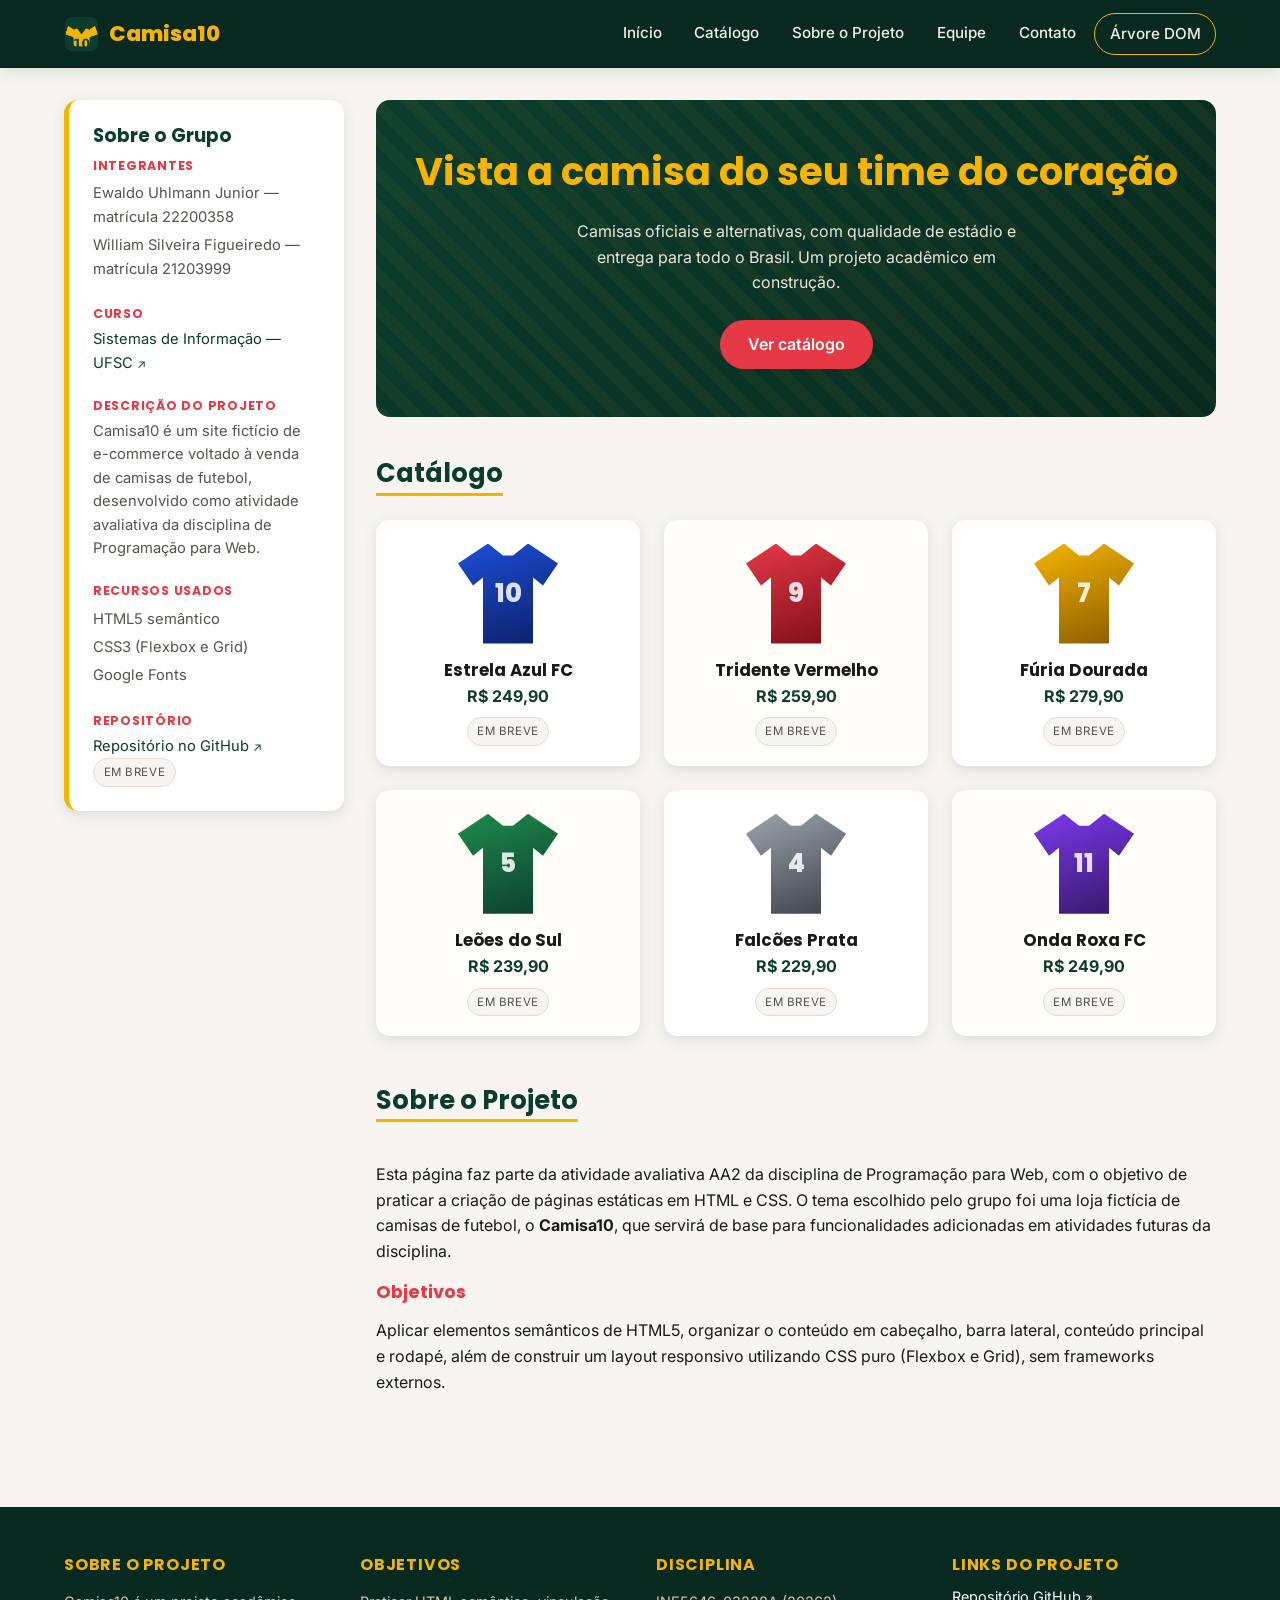
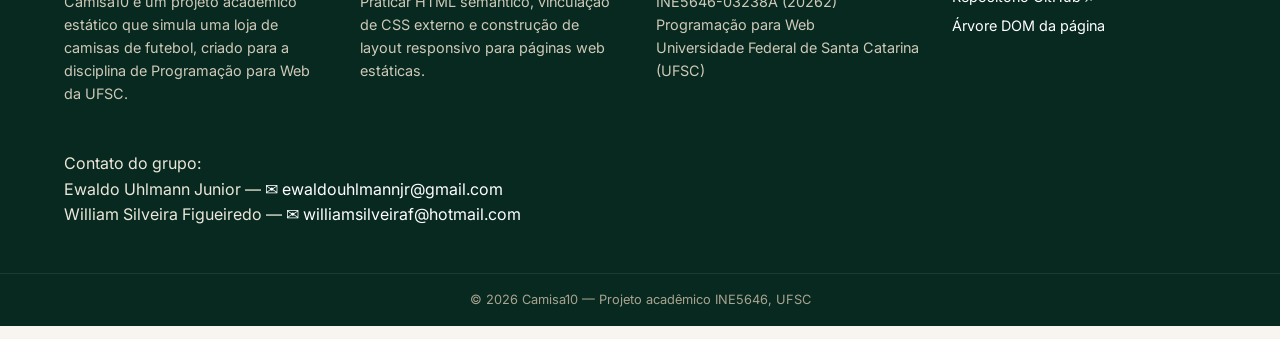
==== index.html @ a960ad10 "Cria página estática do projeto Camisa10 (AA2) Adiciona index.html, DOM.html, style.css, favicon e l" ====
<!DOCTYPE html>
<html lang="pt-BR">
<head>
  <meta charset="UTF-8">
  <meta name="viewport" content="width=device-width, initial-scale=1.0">
  <meta name="description" content="Camisa10 — projeto acadêmico de página web estática sobre uma loja de camisas de futebol.">
  <title>Camisa10 — Loja de Camisas de Futebol</title>
  <link rel="icon" type="image/x-icon" href="favicon.ico">
  <link rel="stylesheet" href="style.css">
</head>
<body>

  <header>
    <div class="header-content">
      <a href="#inicio" class="logo">
        <img src="img/logo.png" alt="Logotipo Camisa10" width="40" height="40">
        Camisa10
      </a>
      <nav aria-label="Navegação principal">
        <ul>
          <li><a href="#inicio">Início</a></li>
          <li><a href="#catalogo">Catálogo</a></li>
          <li><a href="#sobre">Sobre o Projeto</a></li>
          <li><a href="#equipe">Equipe</a></li>
          <li><a href="#contato">Contato</a></li>
          <li><a href="DOM.html">Árvore DOM</a></li>
        </ul>
      </nav>
    </div>
  </header>

  <div class="layout">

    <aside id="equipe" aria-label="Informações do grupo">
      <h2>Sobre o Grupo</h2>

      <section>
        <h3>Integrantes</h3>
        <ul>
          <li>Ewaldo Uhlmann Junior — matrícula 22200358</li>
          <li>William Silveira Figueiredo — matrícula 21203999</li>
        </ul>
      </section>

      <section>
        <h3>Curso</h3>
        <p>
          <a href="https://sin.ufsc.br/" target="_blank" rel="noopener noreferrer">
            Sistemas de Informação — UFSC
          </a>
        </p>
      </section>

      <section>
        <h3>Descrição do Projeto</h3>
        <p>
          Camisa10 é um site fictício de e-commerce voltado à venda de
          camisas de futebol, desenvolvido como atividade avaliativa da
          disciplina de Programação para Web.
        </p>
      </section>

      <section>
        <h3>Recursos Usados</h3>
        <ul>
          <li>HTML5 semântico</li>
          <li>CSS3 (Flexbox e Grid)</li>
          <li>Google Fonts</li>
        </ul>
      </section>

      <section>
        <h3>Repositório</h3>
        <p>
          <a href="https://github.com/" target="_blank" rel="noopener noreferrer">
            Repositório no GitHub
          </a><br>
          <span class="badge">em breve</span>
        </p>
      </section>
    </aside>

    <main>

      <section id="inicio" class="hero">
        <h1>Vista a camisa do seu time do coração</h1>
        <p>
          Camisas oficiais e alternativas, com qualidade de estádio e
          entrega para todo o Brasil. Um projeto acadêmico em construção.
        </p>
        <a href="#catalogo" class="btn">Ver catálogo</a>
      </section>

      <section id="catalogo">
        <h2>Catálogo</h2>
        <div class="grid-produtos">

          <article class="produto">
            <div class="jersey jersey--azul" aria-hidden="true">10</div>
            <h3>Estrela Azul FC</h3>
            <p class="preco">R$ 249,90</p>
            <span class="badge">Em breve</span>
          </article>

          <article class="produto">
            <div class="jersey jersey--vermelho" aria-hidden="true">9</div>
            <h3>Tridente Vermelho</h3>
            <p class="preco">R$ 259,90</p>
            <span class="badge">Em breve</span>
          </article>

          <article class="produto">
            <div class="jersey jersey--dourado" aria-hidden="true">7</div>
            <h3>Fúria Dourada</h3>
            <p class="preco">R$ 279,90</p>
            <span class="badge">Em breve</span>
          </article>

          <article class="produto">
            <div class="jersey jersey--verde" aria-hidden="true">5</div>
            <h3>Leões do Sul</h3>
            <p class="preco">R$ 239,90</p>
            <span class="badge">Em breve</span>
          </article>

          <article class="produto">
            <div class="jersey jersey--prata" aria-hidden="true">4</div>
            <h3>Falcões Prata</h3>
            <p class="preco">R$ 229,90</p>
            <span class="badge">Em breve</span>
          </article>

          <article class="produto">
            <div class="jersey jersey--roxo" aria-hidden="true">11</div>
            <h3>Onda Roxa FC</h3>
            <p class="preco">R$ 249,90</p>
            <span class="badge">Em breve</span>
          </article>

        </div>
      </section>

      <section id="sobre">
        <h2>Sobre o Projeto</h2>
        <p>
          Esta página faz parte da atividade avaliativa AA2 da disciplina
          de Programação para Web, com o objetivo de praticar a criação de
          páginas estáticas em HTML e CSS. O tema escolhido pelo grupo foi
          uma loja fictícia de camisas de futebol, o <strong>Camisa10</strong>,
          que servirá de base para funcionalidades adicionadas em
          atividades futuras da disciplina.
        </p>

        <h3>Objetivos</h3>
        <p>
          Aplicar elementos semânticos de HTML5, organizar o conteúdo em
          cabeçalho, barra lateral, conteúdo principal e rodapé, além de
          construir um layout responsivo utilizando CSS puro (Flexbox e
          Grid), sem frameworks externos.
        </p>
      </section>

    </main>
  </div>

  <footer id="contato">
    <div class="footer-content">

      <section>
        <h2>Sobre o Projeto</h2>
        <p>
          Camisa10 é um projeto acadêmico estático que simula uma loja de
          camisas de futebol, criado para a disciplina de Programação para
          Web da UFSC.
        </p>
      </section>

      <section>
        <h2>Objetivos</h2>
        <p>
          Praticar HTML semântico, vinculação de CSS externo e construção
          de layout responsivo para páginas web estáticas.
        </p>
      </section>

      <section>
        <h2>Disciplina</h2>
        <p>
          INE5646-03238A (20262)<br>
          Programação para Web<br>
          Universidade Federal de Santa Catarina (UFSC)
        </p>
      </section>

      <section>
        <h2>Links do Projeto</h2>
        <ul>
          <li><a href="https://github.com/" target="_blank" rel="noopener noreferrer">Repositório GitHub</a></li>
          <li><a href="DOM.html">Árvore DOM da página</a></li>
        </ul>
      </section>

    </div>

    <div class="footer-content" style="padding-top:0;">
      <address>
        Contato do grupo:<br>
        Ewaldo Uhlmann Junior — <a href="mailto:ewaldouhlmannjr@gmail.com">ewaldouhlmannjr@gmail.com</a><br>
        William Silveira Figueiredo — <a href="mailto:williamsilveiraf@hotmail.com">williamsilveiraf@hotmail.com</a>
      </address>
    </div>

    <p class="copyright">&copy; 2026 Camisa10 — Projeto acadêmico INE5646, UFSC</p>
  </footer>

</body>
</html>
---- style.css ----
/* ==========================================================================
   Camisa10 — folha de estilos principal
   Paleta: campo (verde), troféu (dourado) e cartão vermelho
   ========================================================================== */

@import url("https://fonts.googleapis.com/css2?family=Poppins:wght@600;700;800&family=Inter:wght@400;500;600&display=swap");

:root {
  --color-primary: #0b3d2e;
  --color-primary-dark: #072920;
  --color-primary-light: #145c44;
  --color-accent: #f4b400;
  --color-accent-dark: #c68f00;
  --color-cta: #e63946;
  --color-cta-dark: #b32330;
  --color-bg: #f8f5f0;
  --color-surface: #ffffff;
  --color-text: #1a1a1a;
  --color-text-muted: #55534d;
  --color-border: #e4ddce;

  --font-heading: "Poppins", "Segoe UI", sans-serif;
  --font-body: "Inter", "Segoe UI", sans-serif;

  --radius: 14px;
  --shadow: 0 4px 14px rgba(11, 61, 46, 0.12);
  --shadow-hover: 0 10px 24px rgba(11, 61, 46, 0.18);
  --header-height: 4.25rem;
}

/* Reset básico -------------------------------------------------------- */
*,
*::before,
*::after {
  box-sizing: border-box;
}

html {
  scroll-behavior: smooth;
}

body {
  margin: 0;
  font-family: var(--font-body);
  color: var(--color-text);
  background: var(--color-bg);
  line-height: 1.6;
}

img {
  max-width: 100%;
  display: block;
}

h1,
h2,
h3 {
  font-family: var(--font-heading);
  line-height: 1.25;
  margin: 0 0 0.6em;
}

a {
  color: var(--color-primary);
  text-decoration: none;
}

a:hover,
a:focus-visible {
  text-decoration: underline;
}

a:focus-visible,
button:focus-visible {
  outline: 3px solid var(--color-accent);
  outline-offset: 2px;
}

/* liga um ícone visual a todo link externo (target="_blank") */
a[target="_blank"]::after {
  content: " ↗";
  font-size: 0.8em;
}

/* liga um ícone de envelope a links de e-mail */
a[href^="mailto:"]::before {
  content: "✉ ";
}

ul {
  list-style: none;
  margin: 0;
  padding: 0;
}

section {
  scroll-margin-top: calc(var(--header-height) + 1rem);
}

.btn {
  display: inline-block;
  padding: 0.75rem 1.75rem;
  border-radius: 999px;
  background: var(--color-cta);
  color: #fff;
  font-weight: 600;
  border: none;
  cursor: pointer;
  transition: transform 0.15s ease, background 0.15s ease;
}

.btn:hover,
.btn:focus-visible {
  background: var(--color-cta-dark);
  transform: translateY(-2px);
  text-decoration: none;
}

/* ==========================================================================
   Cabeçalho / navegação
   ========================================================================== */
header {
  position: sticky;
  top: 0;
  z-index: 10;
  height: var(--header-height);
  display: flex;
  align-items: center;
  background: var(--color-primary-dark);
  box-shadow: var(--shadow);
}

.header-content {
  width: 100%;
  max-width: 1200px;
  margin: 0 auto;
  padding: 0 1.5rem;
  display: flex;
  align-items: center;
  justify-content: space-between;
  gap: 1rem;
  flex-wrap: wrap;
}

.logo {
  display: flex;
  align-items: center;
  gap: 0.6rem;
  font-family: var(--font-heading);
  font-weight: 800;
  font-size: 1.35rem;
  color: var(--color-accent);
}

.logo:hover {
  text-decoration: none;
  color: #fff;
}

.logo img {
  width: 2.2rem;
  height: 2.2rem;
  border-radius: 6px;
}

nav ul {
  display: flex;
  flex-wrap: wrap;
  gap: 0.25rem;
}

nav a {
  display: inline-block;
  padding: 0.5rem 0.9rem;
  border-radius: 999px;
  color: #f2efe8;
  font-weight: 500;
  font-size: 0.95rem;
}

nav a:hover,
nav a:focus-visible {
  background: var(--color-primary-light);
  text-decoration: none;
}

/* destaca o link da árvore DOM, único link que sai da página */
nav a[href$=".html"] {
  border: 1px solid var(--color-accent);
}

/* ==========================================================================
   Layout principal: barra lateral + conteúdo
   ========================================================================== */
.layout {
  max-width: 1200px;
  margin: 0 auto;
  padding: 2rem 1.5rem;
  display: grid;
  grid-template-columns: 280px 1fr;
  gap: 2rem;
  align-items: start;
}

aside {
  background: var(--color-surface);
  border-left: 5px solid var(--color-accent);
  border-radius: var(--radius);
  box-shadow: var(--shadow);
  padding: 1.5rem;
  position: sticky;
  top: calc(var(--header-height) + 1.5rem);
}

aside h2 {
  font-size: 1.15rem;
  color: var(--color-primary);
}

aside section {
  margin-bottom: 1.4rem;
}

aside section:last-child {
  margin-bottom: 0;
}

aside h3 {
  font-size: 0.78rem;
  text-transform: uppercase;
  letter-spacing: 0.06em;
  color: var(--color-cta);
  margin-bottom: 0.4rem;
}

aside li {
  padding: 0.15rem 0;
  font-size: 0.92rem;
  color: var(--color-text-muted);
}

aside p {
  font-size: 0.92rem;
  color: var(--color-text-muted);
  margin: 0;
}

/* ==========================================================================
   Hero
   ========================================================================== */
.hero {
  background: linear-gradient(135deg, var(--color-primary) 0%, var(--color-primary-dark) 100%);
  color: #fff;
  border-radius: var(--radius);
  padding: 3rem 2rem;
  text-align: center;
  margin-bottom: 2.5rem;
  position: relative;
  overflow: hidden;
}

.hero::before {
  content: "";
  position: absolute;
  inset: 0;
  background: repeating-linear-gradient(45deg, rgba(244, 180, 0, 0.05) 0 12px, transparent 12px 24px);
}

.hero h1 {
  font-size: clamp(1.6rem, 4vw, 2.4rem);
  color: var(--color-accent);
  position: relative;
}

.hero p {
  max-width: 46ch;
  margin: 0 auto 1.5rem;
  position: relative;
  color: #ece7da;
}

.hero .btn {
  position: relative;
}

/* ==========================================================================
   Catálogo de produtos
   ========================================================================== */
main > section {
  margin-bottom: 3rem;
}

main h2 {
  font-size: 1.6rem;
  color: var(--color-primary);
  border-bottom: 3px solid var(--color-accent);
  display: inline-block;
  padding-bottom: 0.2rem;
  margin-bottom: 1.5rem;
}

.grid-produtos {
  display: grid;
  grid-template-columns: repeat(auto-fill, minmax(220px, 1fr));
  gap: 1.5rem;
}

.produto {
  background: var(--color-surface);
  border-radius: var(--radius);
  box-shadow: var(--shadow);
  padding: 1.5rem 1rem 1.25rem;
  text-align: center;
  transition: transform 0.2s ease, box-shadow 0.2s ease;
}

.produto:hover {
  transform: translateY(-6px);
  box-shadow: var(--shadow-hover);
}

/* tinta de fundo alternada só pelo CSS, sem classes extras */
.produto:nth-child(even) {
  background: #fffdf7;
}

.jersey {
  width: 100px;
  height: 100px;
  margin: 0 auto 1rem;
  clip-path: polygon(
    30% 0%, 45% 12%, 55% 12%, 70% 0%, 100% 20%, 85% 42%,
    75% 34%, 75% 100%, 25% 100%, 25% 34%, 15% 42%, 0% 20%
  );
  display: flex;
  align-items: center;
  justify-content: center;
  font-family: var(--font-heading);
  font-weight: 800;
  font-size: 1.6rem;
  color: rgba(255, 255, 255, 0.85);
}

.jersey--azul { background: linear-gradient(160deg, #1d4ed8, #0b1f66); }
.jersey--vermelho { background: linear-gradient(160deg, #e63946, #7a0d18); }
.jersey--dourado { background: linear-gradient(160deg, #f4b400, #8a5a00); }
.jersey--verde { background: linear-gradient(160deg, #1f8a4c, #0b3d2e); }
.jersey--prata { background: linear-gradient(160deg, #9aa3ad, #3c4147); }
.jersey--roxo { background: linear-gradient(160deg, #7c3aed, #341766); }

.produto h3 {
  font-size: 1.05rem;
  margin-bottom: 0.2rem;
}

.preco {
  font-weight: 700;
  color: var(--color-primary);
  margin: 0 0 0.5rem;
}

.badge {
  display: inline-block;
  font-size: 0.72rem;
  text-transform: uppercase;
  letter-spacing: 0.05em;
  background: var(--color-bg);
  border: 1px solid var(--color-border);
  color: var(--color-text-muted);
  padding: 0.25rem 0.6rem;
  border-radius: 999px;
}

/* ==========================================================================
   Sobre o projeto (conteúdo do main)
   ========================================================================== */
#sobre h3 {
  color: var(--color-cta);
  font-size: 1.1rem;
}

/* ==========================================================================
   Rodapé
   ========================================================================== */
footer {
  background: var(--color-primary-dark);
  color: #ece7da;
  margin-top: 2rem;
}

.footer-content {
  max-width: 1200px;
  margin: 0 auto;
  padding: 3rem 1.5rem 2rem;
  display: grid;
  grid-template-columns: repeat(auto-fit, minmax(200px, 1fr));
  gap: 2rem;
}

footer h2 {
  font-size: 1rem;
  text-transform: uppercase;
  letter-spacing: 0.05em;
  color: var(--color-accent);
  margin-bottom: 0.6rem;
}

footer p,
footer li {
  font-size: 0.9rem;
  color: #cfc9b8;
}

footer a {
  color: #fff;
}

footer li + li {
  margin-top: 0.35rem;
}

address {
  font-style: normal;
}

.copyright {
  text-align: center;
  padding: 1rem;
  font-size: 0.8rem;
  color: #a9a390;
  border-top: 1px solid rgba(255, 255, 255, 0.08);
}

/* ==========================================================================
   Página DOM.html
   ========================================================================== */
.dom-wrapper {
  max-width: 1000px;
  margin: 0 auto;
  padding: 2rem 1.5rem 4rem;
}

.dom-wrapper > p {
  color: var(--color-text-muted);
  max-width: 65ch;
}

.dom-tree,
.dom-tree ul {
  list-style: none;
  margin: 0;
  padding-left: 1.6rem;
  position: relative;
}

.dom-tree {
  padding-left: 0;
}

.dom-tree li {
  position: relative;
  padding: 0.25rem 0 0.25rem 1.4rem;
}

.dom-tree ul {
  border-left: 1.5px dashed var(--color-border);
}

.dom-tree li::before {
  content: "";
  position: absolute;
  left: 0;
  top: 1rem;
  width: 1rem;
  border-top: 1.5px dashed var(--color-border);
}

.tag {
  font-family: "Courier New", monospace;
  font-size: 0.88rem;
  padding: 0.1rem 0.5rem;
  border-radius: 6px;
  background: var(--color-surface);
  border: 1px solid var(--color-border);
  color: var(--color-primary);
}

.tag--structural { border-color: var(--color-accent); color: var(--color-accent-dark); font-weight: 600; }
.tag--text { border-style: dashed; color: var(--color-text-muted); font-style: italic; }

.dom-tree li[data-node="comment"] .tag {
  color: var(--color-cta);
}

/* ==========================================================================
   Responsivo
   ========================================================================== */
@media (max-width: 860px) {
  .layout {
    grid-template-columns: 1fr;
  }

  aside {
    position: static;
  }
}

@media (max-width: 560px) {
  .header-content {
    justify-content: center;
    text-align: center;
    height: auto;
    padding: 0.75rem 1rem;
  }

  header {
    position: static;
    height: auto;
  }

  nav ul {
    justify-content: center;
  }
}
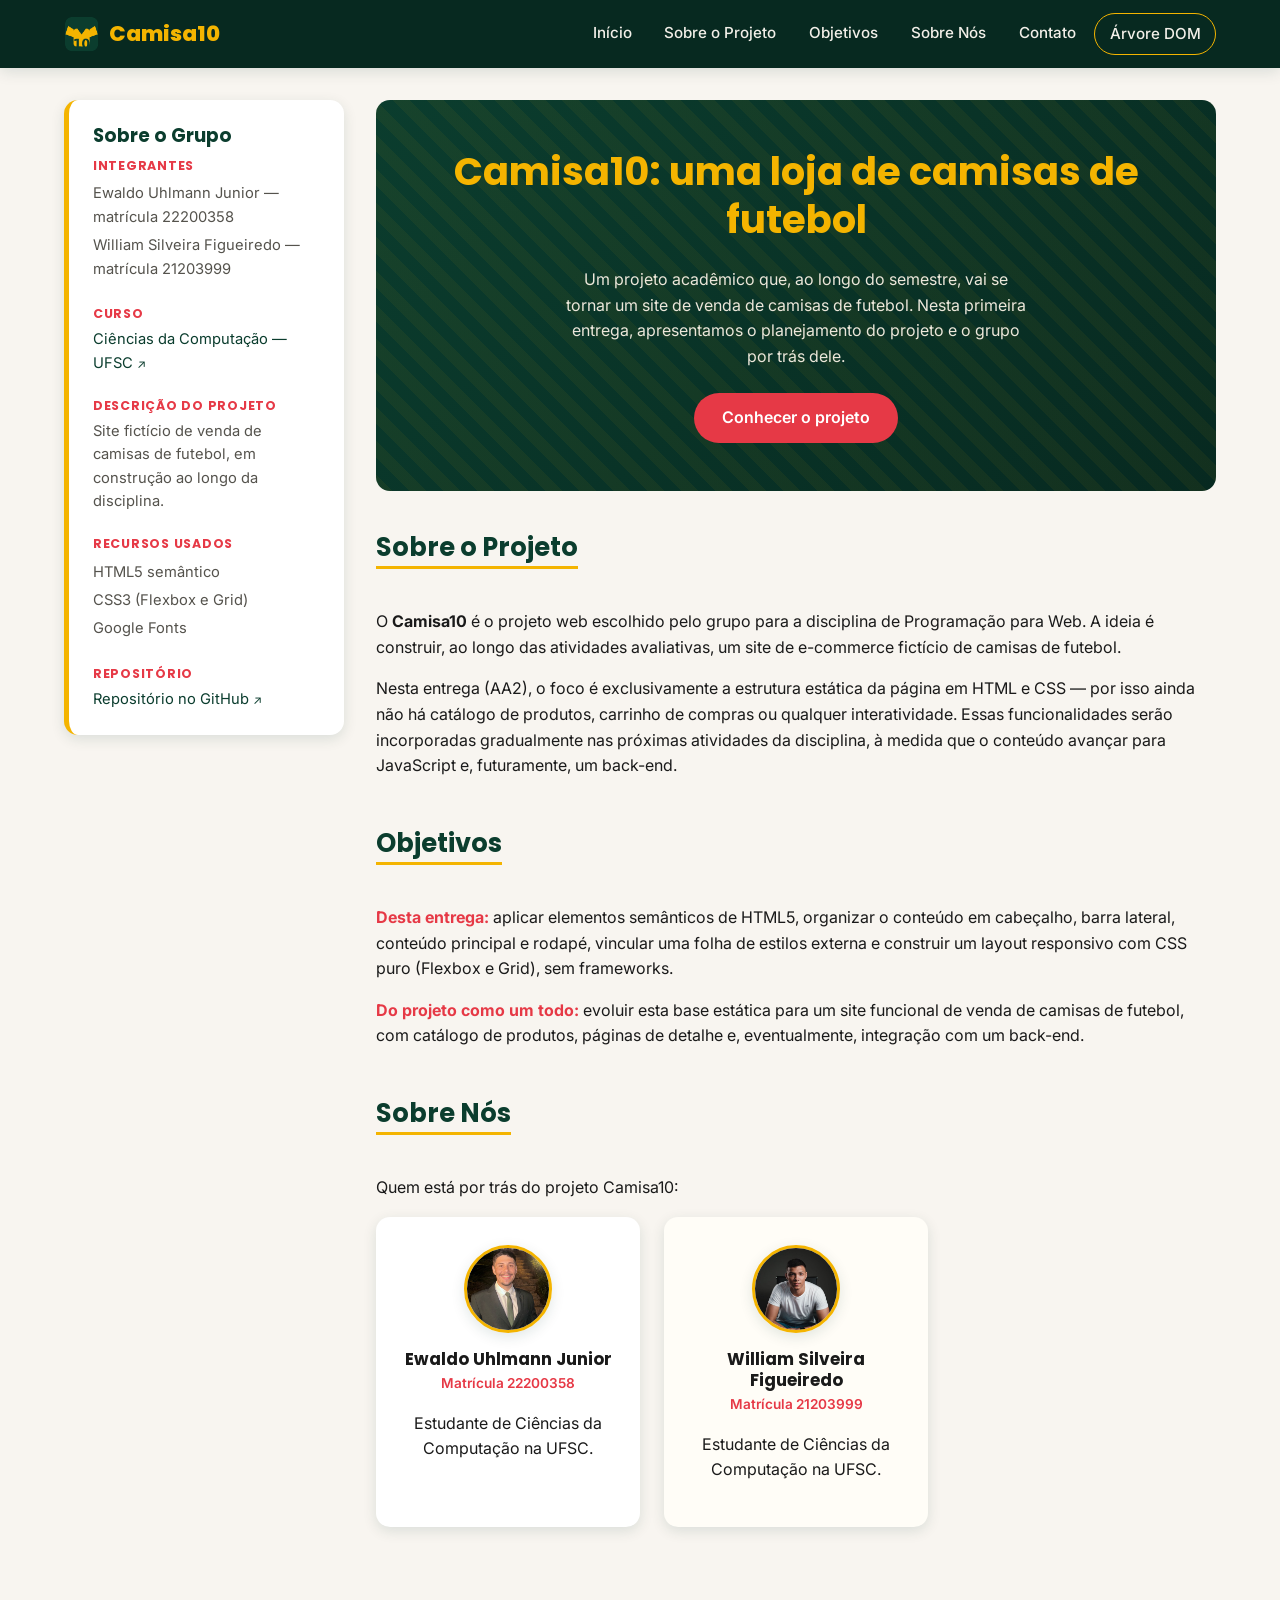
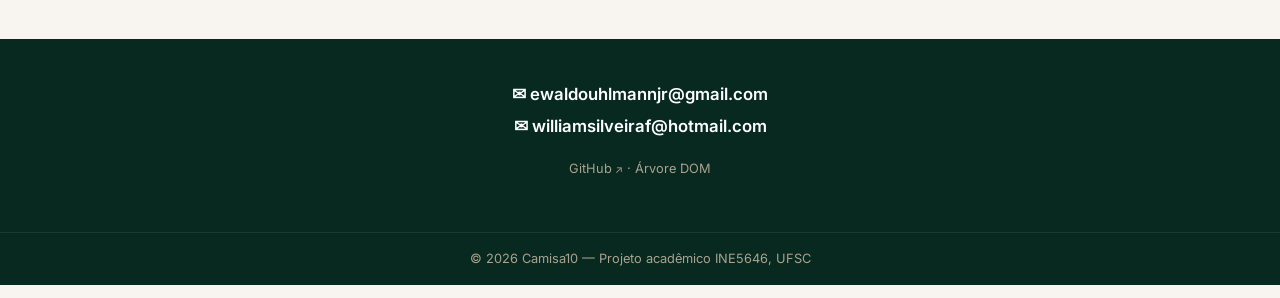
==== commit a79b4b3a: "feat: finalizando aa2" ====
--- a/index.html
+++ b/index.html
@@ -19,9 +19,9 @@
       <nav aria-label="Navegação principal">
         <ul>
           <li><a href="#inicio">Início</a></li>
-          <li><a href="#catalogo">Catálogo</a></li>
           <li><a href="#sobre">Sobre o Projeto</a></li>
-          <li><a href="#equipe">Equipe</a></li>
+          <li><a href="#objetivos">Objetivos</a></li>
+          <li><a href="#sobre-nos">Sobre Nós</a></li>
           <li><a href="#contato">Contato</a></li>
           <li><a href="DOM.html">Árvore DOM</a></li>
         </ul>
@@ -31,7 +31,7 @@
 
   <div class="layout">
 
-    <aside id="equipe" aria-label="Informações do grupo">
+    <aside id="grupo-lateral" aria-label="Informações do grupo">
       <h2>Sobre o Grupo</h2>
 
       <section>
@@ -45,19 +45,15 @@
       <section>
         <h3>Curso</h3>
         <p>
-          <a href="https://sin.ufsc.br/" target="_blank" rel="noopener noreferrer">
-            Sistemas de Informação — UFSC
+          <a href="https://cco.ufsc.br/" target="_blank" rel="noopener noreferrer">
+            Ciências da Computação — UFSC
           </a>
         </p>
       </section>
 
       <section>
         <h3>Descrição do Projeto</h3>
-        <p>
-          Camisa10 é um site fictício de e-commerce voltado à venda de
-          camisas de futebol, desenvolvido como atividade avaliativa da
-          disciplina de Programação para Web.
-        </p>
+        <p>Site fictício de venda de camisas de futebol, em construção ao longo da disciplina.</p>
       </section>
 
       <section>
@@ -72,10 +68,9 @@
       <section>
         <h3>Repositório</h3>
         <p>
-          <a href="https://github.com/" target="_blank" rel="noopener noreferrer">
+          <a href="https://github.com/Ewaldouhlmann/INE5646" target="_blank" rel="noopener noreferrer">
             Repositório no GitHub
-          </a><br>
-          <span class="badge">em breve</span>
+          </a>
         </p>
       </section>
     </aside>
@@ -83,131 +78,86 @@
     <main>
 
       <section id="inicio" class="hero">
-        <h1>Vista a camisa do seu time do coração</h1>
+        <h1>Camisa10: uma loja de camisas de futebol</h1>
         <p>
-          Camisas oficiais e alternativas, com qualidade de estádio e
-          entrega para todo o Brasil. Um projeto acadêmico em construção.
+          Um projeto acadêmico que, ao longo do semestre, vai se tornar um
+          site de venda de camisas de futebol. Nesta primeira entrega,
+          apresentamos o planejamento do projeto e o grupo por trás dele.
         </p>
-        <a href="#catalogo" class="btn">Ver catálogo</a>
-      </section>
-
-      <section id="catalogo">
-        <h2>Catálogo</h2>
-        <div class="grid-produtos">
-
-          <article class="produto">
-            <div class="jersey jersey--azul" aria-hidden="true">10</div>
-            <h3>Estrela Azul FC</h3>
-            <p class="preco">R$ 249,90</p>
-            <span class="badge">Em breve</span>
-          </article>
-
-          <article class="produto">
-            <div class="jersey jersey--vermelho" aria-hidden="true">9</div>
-            <h3>Tridente Vermelho</h3>
-            <p class="preco">R$ 259,90</p>
-            <span class="badge">Em breve</span>
-          </article>
-
-          <article class="produto">
-            <div class="jersey jersey--dourado" aria-hidden="true">7</div>
-            <h3>Fúria Dourada</h3>
-            <p class="preco">R$ 279,90</p>
-            <span class="badge">Em breve</span>
-          </article>
-
-          <article class="produto">
-            <div class="jersey jersey--verde" aria-hidden="true">5</div>
-            <h3>Leões do Sul</h3>
-            <p class="preco">R$ 239,90</p>
-            <span class="badge">Em breve</span>
-          </article>
-
-          <article class="produto">
-            <div class="jersey jersey--prata" aria-hidden="true">4</div>
-            <h3>Falcões Prata</h3>
-            <p class="preco">R$ 229,90</p>
-            <span class="badge">Em breve</span>
-          </article>
-
-          <article class="produto">
-            <div class="jersey jersey--roxo" aria-hidden="true">11</div>
-            <h3>Onda Roxa FC</h3>
-            <p class="preco">R$ 249,90</p>
-            <span class="badge">Em breve</span>
-          </article>
-
-        </div>
+        <a href="#sobre" class="btn">Conhecer o projeto</a>
       </section>
 
       <section id="sobre">
         <h2>Sobre o Projeto</h2>
         <p>
-          Esta página faz parte da atividade avaliativa AA2 da disciplina
-          de Programação para Web, com o objetivo de praticar a criação de
-          páginas estáticas em HTML e CSS. O tema escolhido pelo grupo foi
-          uma loja fictícia de camisas de futebol, o <strong>Camisa10</strong>,
-          que servirá de base para funcionalidades adicionadas em
-          atividades futuras da disciplina.
+          O <strong>Camisa10</strong> é o projeto web escolhido pelo grupo
+          para a disciplina de Programação para Web. A ideia é construir,
+          ao longo das atividades avaliativas, um site de e-commerce
+          fictício de camisas de futebol.
         </p>
+        <p>
+          Nesta entrega (AA2), o foco é exclusivamente a estrutura estática
+          da página em HTML e CSS — por isso ainda não há catálogo de
+          produtos, carrinho de compras ou qualquer interatividade. Essas
+          funcionalidades serão incorporadas gradualmente nas próximas
+          atividades da disciplina, à medida que o conteúdo avançar para
+          JavaScript e, futuramente, um back-end.
+        </p>
+      </section>
 
-        <h3>Objetivos</h3>
+      <section id="objetivos">
+        <h2>Objetivos</h2>
         <p>
-          Aplicar elementos semânticos de HTML5, organizar o conteúdo em
-          cabeçalho, barra lateral, conteúdo principal e rodapé, além de
-          construir um layout responsivo utilizando CSS puro (Flexbox e
-          Grid), sem frameworks externos.
+          <strong>Desta entrega:</strong> aplicar elementos semânticos de
+          HTML5, organizar o conteúdo em cabeçalho, barra lateral,
+          conteúdo principal e rodapé, vincular uma folha de estilos
+          externa e construir um layout responsivo com CSS puro (Flexbox e
+          Grid), sem frameworks.
         </p>
+        <p>
+          <strong>Do projeto como um todo:</strong> evoluir esta base
+          estática para um site funcional de venda de camisas de futebol,
+          com catálogo de produtos, páginas de detalhe e, eventualmente,
+          integração com um back-end.
+        </p>
+      </section>
+
+      <section id="sobre-nos">
+        <h2>Sobre Nós</h2>
+        <p>Quem está por trás do projeto Camisa10:</p>
+        <div class="equipe-grid">
+
+          <article class="membro">
+            <img class="avatar" src="img/ewaldo.png" alt="Foto de Ewaldo Uhlmann Junior">
+            <h3>Ewaldo Uhlmann Junior</h3>
+            <p class="matricula">Matrícula 22200358</p>
+            <p>Estudante de Ciências da Computação na UFSC.</p>
+          </article>
+
+          <article class="membro">
+            <img class="avatar" src="img/william.png" alt="Foto de William Silveira Figueiredo">
+            <h3>William Silveira Figueiredo</h3>
+            <p class="matricula">Matrícula 21203999</p>
+            <p>Estudante de Ciências da Computação na UFSC.</p>
+          </article>
+
+        </div>
       </section>
 
     </main>
   </div>
 
   <footer id="contato">
-    <div class="footer-content">
-
-      <section>
-        <h2>Sobre o Projeto</h2>
-        <p>
-          Camisa10 é um projeto acadêmico estático que simula uma loja de
-          camisas de futebol, criado para a disciplina de Programação para
-          Web da UFSC.
-        </p>
-      </section>
-
-      <section>
-        <h2>Objetivos</h2>
-        <p>
-          Praticar HTML semântico, vinculação de CSS externo e construção
-          de layout responsivo para páginas web estáticas.
-        </p>
-      </section>
-
-      <section>
-        <h2>Disciplina</h2>
-        <p>
-          INE5646-03238A (20262)<br>
-          Programação para Web<br>
-          Universidade Federal de Santa Catarina (UFSC)
-        </p>
-      </section>
-
-      <section>
-        <h2>Links do Projeto</h2>
-        <ul>
-          <li><a href="https://github.com/" target="_blank" rel="noopener noreferrer">Repositório GitHub</a></li>
-          <li><a href="DOM.html">Árvore DOM da página</a></li>
-        </ul>
-      </section>
-
-    </div>
-
-    <div class="footer-content" style="padding-top:0;">
+    <div class="footer-contact">
       <address>
-        Contato do grupo:<br>
-        Ewaldo Uhlmann Junior — <a href="mailto:ewaldouhlmannjr@gmail.com">ewaldouhlmannjr@gmail.com</a><br>
-        William Silveira Figueiredo — <a href="mailto:williamsilveiraf@hotmail.com">williamsilveiraf@hotmail.com</a>
+        <a href="mailto:ewaldouhlmannjr@gmail.com">ewaldouhlmannjr@gmail.com</a><br>
+        <a href="mailto:williamsilveiraf@hotmail.com">williamsilveiraf@hotmail.com</a>
       </address>
+      <p class="footer-links">
+        <a href="https://github.com/Ewaldouhlmann/INE5646" target="_blank" rel="noopener noreferrer">GitHub</a>
+        ·
+        <a href="DOM.html">Árvore DOM</a>
+      </p>
     </div>
 
     <p class="copyright">&copy; 2026 Camisa10 — Projeto acadêmico INE5646, UFSC</p>
--- a/style.css
+++ b/style.css
@@ -299,84 +299,61 @@
   margin-bottom: 1.5rem;
 }
 
-.grid-produtos {
+/* ==========================================================================
+   Sobre Nós (equipe)
+   ========================================================================== */
+.equipe-grid {
   display: grid;
   grid-template-columns: repeat(auto-fill, minmax(220px, 1fr));
   gap: 1.5rem;
 }
 
-.produto {
+.membro {
   background: var(--color-surface);
   border-radius: var(--radius);
   box-shadow: var(--shadow);
-  padding: 1.5rem 1rem 1.25rem;
+  padding: 1.75rem 1.25rem;
   text-align: center;
   transition: transform 0.2s ease, box-shadow 0.2s ease;
 }
 
-.produto:hover {
+.membro:hover {
   transform: translateY(-6px);
   box-shadow: var(--shadow-hover);
 }
 
 /* tinta de fundo alternada só pelo CSS, sem classes extras */
-.produto:nth-child(even) {
+.membro:nth-child(even) {
   background: #fffdf7;
 }
 
-.jersey {
-  width: 100px;
-  height: 100px;
+.avatar {
+  width: 88px;
+  height: 88px;
   margin: 0 auto 1rem;
-  clip-path: polygon(
-    30% 0%, 45% 12%, 55% 12%, 70% 0%, 100% 20%, 85% 42%,
-    75% 34%, 75% 100%, 25% 100%, 25% 34%, 15% 42%, 0% 20%
-  );
-  display: flex;
-  align-items: center;
-  justify-content: center;
-  font-family: var(--font-heading);
-  font-weight: 800;
-  font-size: 1.6rem;
-  color: rgba(255, 255, 255, 0.85);
-}
-
-.jersey--azul { background: linear-gradient(160deg, #1d4ed8, #0b1f66); }
-.jersey--vermelho { background: linear-gradient(160deg, #e63946, #7a0d18); }
-.jersey--dourado { background: linear-gradient(160deg, #f4b400, #8a5a00); }
-.jersey--verde { background: linear-gradient(160deg, #1f8a4c, #0b3d2e); }
-.jersey--prata { background: linear-gradient(160deg, #9aa3ad, #3c4147); }
-.jersey--roxo { background: linear-gradient(160deg, #7c3aed, #341766); }
-
-.produto h3 {
+  border-radius: 50%;
+  object-fit: cover;
+  border: 3px solid var(--color-accent);
+  box-shadow: var(--shadow);
+}
+
+.membro h3 {
   font-size: 1.05rem;
   margin-bottom: 0.2rem;
 }
 
-.preco {
-  font-weight: 700;
-  color: var(--color-primary);
+.matricula {
+  font-size: 0.85rem;
+  font-weight: 600;
+  color: var(--color-cta);
   margin: 0 0 0.5rem;
 }
 
-.badge {
-  display: inline-block;
-  font-size: 0.72rem;
-  text-transform: uppercase;
-  letter-spacing: 0.05em;
-  background: var(--color-bg);
-  border: 1px solid var(--color-border);
-  color: var(--color-text-muted);
-  padding: 0.25rem 0.6rem;
-  border-radius: 999px;
-}
-
-/* ==========================================================================
-   Sobre o projeto (conteúdo do main)
-   ========================================================================== */
-#sobre h3 {
+/* ==========================================================================
+   Objetivos (conteúdo do main)
+   ========================================================================== */
+#objetivos strong {
   color: var(--color-cta);
-  font-size: 1.1rem;
 }
 
 /* ==========================================================================
@@ -388,35 +365,32 @@
   margin-top: 2rem;
 }
 
-.footer-content {
+.footer-contact {
   max-width: 1200px;
   margin: 0 auto;
-  padding: 3rem 1.5rem 2rem;
-  display: grid;
-  grid-template-columns: repeat(auto-fit, minmax(200px, 1fr));
-  gap: 2rem;
-}
-
-footer h2 {
-  font-size: 1rem;
-  text-transform: uppercase;
-  letter-spacing: 0.05em;
-  color: var(--color-accent);
-  margin-bottom: 0.6rem;
-}
-
-footer p,
-footer li {
-  font-size: 0.9rem;
-  color: #cfc9b8;
-}
-
-footer a {
+  padding: 2.5rem 1.5rem;
+  text-align: center;
+}
+
+.footer-contact address {
+  font-size: 1.05rem;
+  line-height: 1.9;
+}
+
+.footer-contact a {
   color: #fff;
-}
-
-footer li + li {
-  margin-top: 0.35rem;
+  font-weight: 600;
+}
+
+.footer-links {
+  margin: 1rem 0 0;
+  font-size: 0.8rem;
+  color: #a9a390;
+}
+
+.footer-links a {
+  color: #a9a390;
+  font-weight: 400;
 }
 
 address {
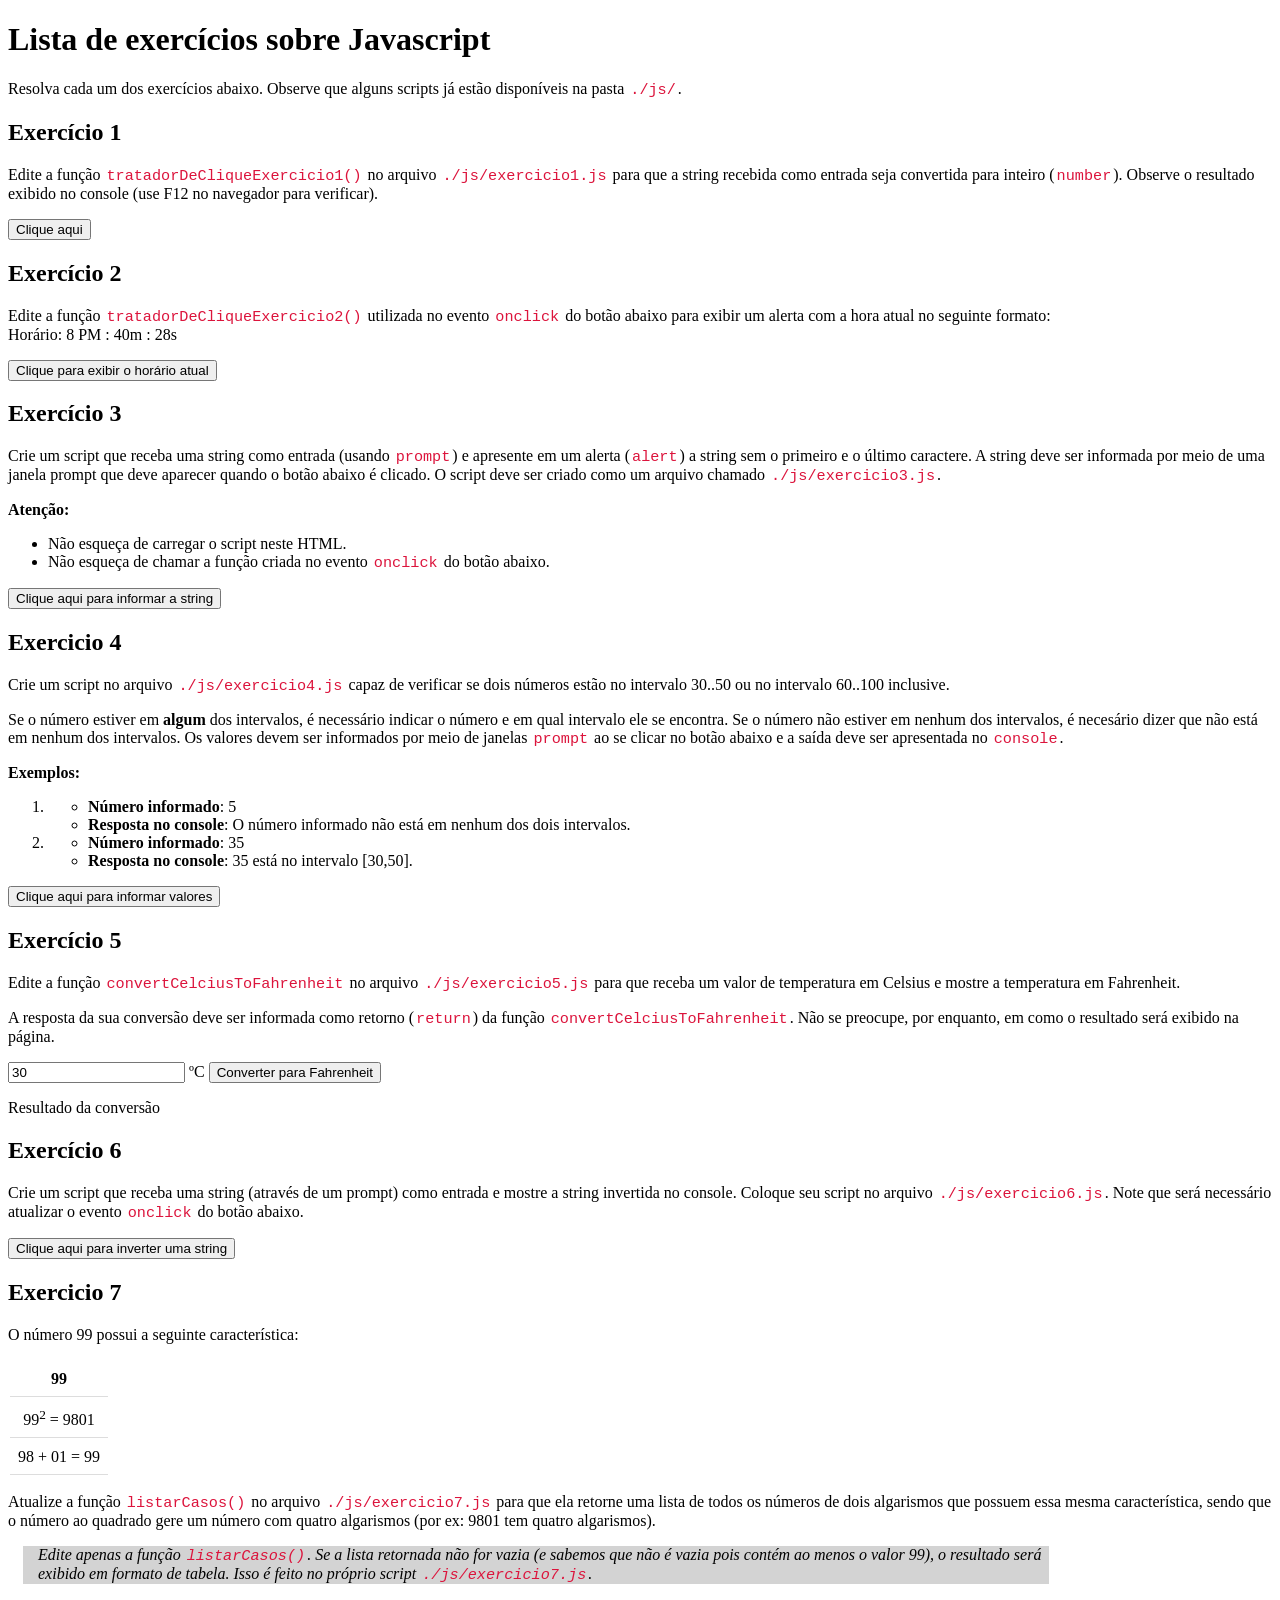
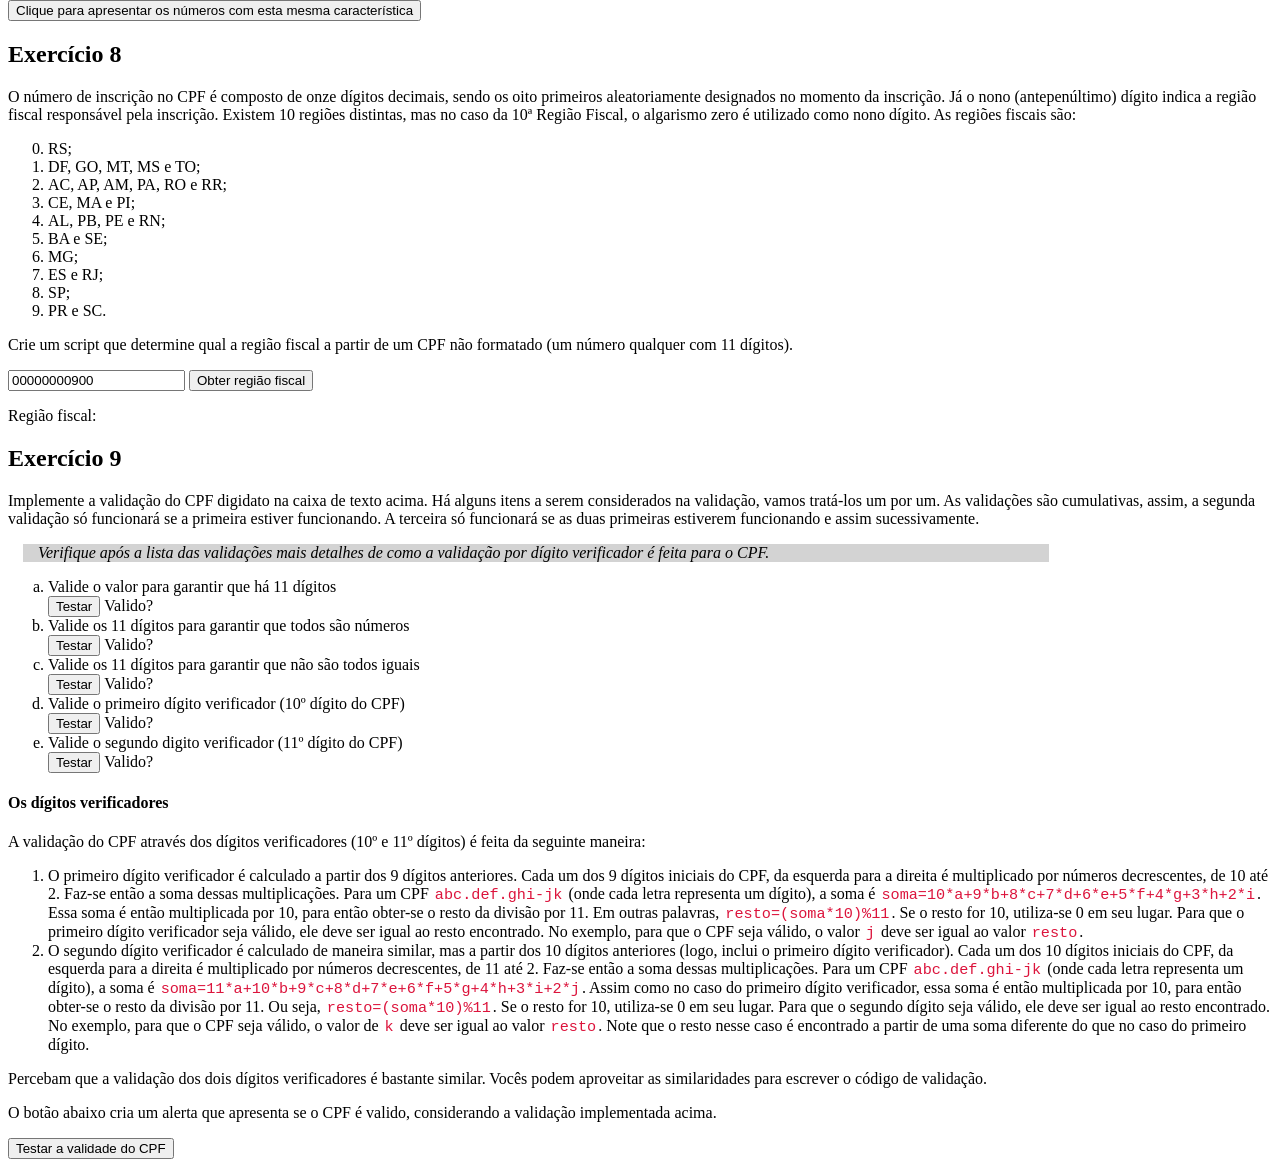
==== commit 3795c091: "first commit" ====
--- a/index.html
+++ b/index.html
@@ -1,167 +1,242 @@
 <!DOCTYPE html>
-<html lang="pt-BR">
+<html lang="pt-br">
 <head>
-  <meta charset="UTF-8">
-  <meta name="viewport" content="width=device-width, initial-scale=1.0">
-  <meta name="description" content="Camisa10 — projeto acadêmico de página web estática sobre uma loja de camisas de futebol.">
-  <title>Camisa10 — Loja de Camisas de Futebol</title>
-  <link rel="icon" type="image/x-icon" href="favicon.ico">
-  <link rel="stylesheet" href="style.css">
+    <meta charset="UTF-8">
+    <meta http-equiv="X-UA-Compatible" content="IE=edge">
+    <meta name="viewport" content="width=device-width, initial-scale=1.0">
+    <title>Exercícios JavaScript Parte 1</title>
+    <link rel="stylesheet" type="text/css" href="css/styles.css">
+
+    <script src="./js/exercicio1.js"></script>
+    <script src="./js/exercicio2.js"></script>
+
+    <script src="./js/exercicio4.js"></script>
+    <script src="./js/exercicio5.js"></script>
+    <script src="./js/exercicio6.js"></script>
+    <script src="./js/exercicio7.js" defer></script>
+    <script src="./js/exercicio8.js" defer></script>
+    <script src="./js/exercicio9.js"></script>
 </head>
 <body>
 
-  <header>
-    <div class="header-content">
-      <a href="#inicio" class="logo">
-        <img src="img/logo.png" alt="Logotipo Camisa10" width="40" height="40">
-        Camisa10
-      </a>
-      <nav aria-label="Navegação principal">
+    <h1>Lista de exercícios sobre Javascript</h1>
+
+    <p>
+        Resolva cada um dos exercícios abaixo. Observe que alguns scripts já estão disponíveis na pasta <code>./js/</code>.
+    </p>
+
+    <h2>Exercício 1</h2>
+    <p>
+        Edite a função <code>tratadorDeCliqueExercicio1()</code> no arquivo <code>./js/exercicio1.js</code> para que a string recebida como entrada seja convertida para inteiro (<code>number</code>). Observe o resultado exibido no console (use F12 no navegador para verificar).
+    </p>
+    <p>
+        <input type="button" onclick="tratadorDeCliqueExercicio1()" 
+        value="Clique aqui">
+    </p>
+
+    <h2>Exercício 2</h2>
+
+    <p>
+        Edite a função <code>tratadorDeCliqueExercicio2()</code> utilizada no evento <code>onclick</code> do botão abaixo para exibir um alerta com a hora atual no seguinte formato: <br>
+        Horário: 8 PM : 40m : 28s
+    </p>
+    <p>
+        <input type="button" onclick="tratadorDeCliqueExercicio2()" 
+        value="Clique para exibir o horário atual">
+    </p>
+
+    <h2>Exercício 3</h2>
+    <p>
+       Crie um script que receba uma string como entrada (usando <code>prompt</code>) e apresente em um alerta (<code>alert</code>) a string sem o primeiro e o último caractere. A string deve ser informada por meio de uma janela prompt que deve aparecer quando o botão abaixo é clicado. O script deve ser criado como um arquivo chamado <code>./js/exercicio3.js</code>. 
+    </p>
+    <p>
+        <strong>Atenção:</strong> 
         <ul>
-          <li><a href="#inicio">Início</a></li>
-          <li><a href="#sobre">Sobre o Projeto</a></li>
-          <li><a href="#objetivos">Objetivos</a></li>
-          <li><a href="#sobre-nos">Sobre Nós</a></li>
-          <li><a href="#contato">Contato</a></li>
-          <li><a href="DOM.html">Árvore DOM</a></li>
+            <li>Não esqueça de carregar o script neste HTML.</li>
+            <li>Não esqueça de chamar a função criada no evento <code>onclick</code> do botão abaixo.</li>
         </ul>
-      </nav>
-    </div>
-  </header>
-
-  <div class="layout">
-
-    <aside id="grupo-lateral" aria-label="Informações do grupo">
-      <h2>Sobre o Grupo</h2>
-
-      <section>
-        <h3>Integrantes</h3>
-        <ul>
-          <li>Ewaldo Uhlmann Junior — matrícula 22200358</li>
-          <li>William Silveira Figueiredo — matrícula 21203999</li>
-        </ul>
-      </section>
-
-      <section>
-        <h3>Curso</h3>
-        <p>
-          <a href="https://cco.ufsc.br/" target="_blank" rel="noopener noreferrer">
-            Ciências da Computação — UFSC
-          </a>
-        </p>
-      </section>
-
-      <section>
-        <h3>Descrição do Projeto</h3>
-        <p>Site fictício de venda de camisas de futebol, em construção ao longo da disciplina.</p>
-      </section>
-
-      <section>
-        <h3>Recursos Usados</h3>
-        <ul>
-          <li>HTML5 semântico</li>
-          <li>CSS3 (Flexbox e Grid)</li>
-          <li>Google Fonts</li>
-        </ul>
-      </section>
-
-      <section>
-        <h3>Repositório</h3>
-        <p>
-          <a href="https://github.com/Ewaldouhlmann/INE5646" target="_blank" rel="noopener noreferrer">
-            Repositório no GitHub
-          </a>
-        </p>
-      </section>
+        
+    </p>
+    <p>
+        <input type="button" value="Clique aqui para informar a string">
+    </p>
+
+    <h2>Exercicio 4</h2>
+    
+
+    <p>
+        Crie um script no arquivo <code>./js/exercicio4.js</code> capaz de verificar se dois números estão no intervalo 30..50 ou no intervalo 60..100 inclusive. 
+    </p>
+    <p>
+        Se o número estiver em <strong>algum</strong> dos intervalos, é necessário indicar o número e em qual intervalo ele se encontra. 
+        Se o número não estiver em nenhum dos intervalos, é necesário dizer que não está em nenhum dos intervalos. 
+        Os valores devem ser informados por meio de janelas <code>prompt</code> ao se clicar no botão abaixo e a saída deve ser apresentada no <code>console</code>.
+    </p>
+    <p> 
+        <strong>Exemplos:</strong>
+        <ol>
+            <li>
+                <ul>
+                    <li><b>Número informado</b>: 5</li>
+                    <li><b>Resposta no console</b>: O número informado não está em nenhum dos dois intervalos.</li>
+                </ul>
+            </li>
+            <li>
+                <ul>
+                    <li><b>Número informado</b>: 35</li>
+                    <li><b>Resposta no console</b>: 35 está no intervalo [30,50].</li>
+                </ul>
+            </li>
+        </ol>
+    </p>
+    <p>
+        <input type="button" value="Clique aqui para informar valores">
+    </p>
+
+    <h2>Exercício 5</h2>
+    <p>
+        Edite a função <code>convertCelciusToFahrenheit</code> no arquivo <code>./js/exercicio5.js</code> para que receba um valor de temperatura em Celsius e mostre a
+        temperatura em Fahrenheit.
+    </p>
+    <p>A resposta da sua conversão deve ser informada como retorno (<code>return</code>) da função <code>convertCelciusToFahrenheit</code>. Não se preocupe, por enquanto, em como o resultado será exibido na página.</p>
+    <input type="text" value="30" id="celciusText"> ºC
+    <input type="button" value="Converter para Fahrenheit" id="converter" onClick="conversaoCtoF()"> 
+    <p id="resultFahrenheit"> Resultado da conversão </p>
+
+    
+    
+    <h2>Exercício 6</h2>
+
+    <p>
+        Crie um script que receba uma string (através de um prompt) como entrada e mostre a string invertida no console. Coloque seu script no arquivo <code>./js/exercicio6.js</code>. Note que será necessário atualizar o evento <code>onclick</code> do botão abaixo.
+    </p>
+    <p>
+        <input type="button" value="Clique aqui para inverter uma string">
+    </p>
+    
+    <h2>Exercicio 7</h2>
+
+    <p>
+        O número 99 possui a seguinte característica:
+    </p>
+
+    <table>
+        <tr><th>99</th></tr>
+        <tr><td>99<sup>2</sup> = 9801</td></tr>
+        <tr><td>98 + 01 = 99</td></tr>
+    </table>
+
+
+
+<p>
+    Atualize a função <code>listarCasos()</code> no arquivo <code>./js/exercicio7.js</code> para que ela retorne uma lista 
+    de todos os números de dois algarismos que possuem essa mesma característica, sendo que o número ao quadrado gere um número com quatro algarismos (por ex: 9801 tem quatro algarismos). 
+    <aside>
+        Edite apenas a função <code>listarCasos()</code>. Se a lista retornada não for vazia (e sabemos que não é vazia pois contém ao menos o valor 99), o resultado será exibido em formato de tabela. Isso é feito no próprio script <code>./js/exercicio7.js</code>.
     </aside>
-
-    <main>
-
-      <section id="inicio" class="hero">
-        <h1>Camisa10: uma loja de camisas de futebol</h1>
-        <p>
-          Um projeto acadêmico que, ao longo do semestre, vai se tornar um
-          site de venda de camisas de futebol. Nesta primeira entrega,
-          apresentamos o planejamento do projeto e o grupo por trás dele.
-        </p>
-        <a href="#sobre" class="btn">Conhecer o projeto</a>
-      </section>
-
-      <section id="sobre">
-        <h2>Sobre o Projeto</h2>
-        <p>
-          O <strong>Camisa10</strong> é o projeto web escolhido pelo grupo
-          para a disciplina de Programação para Web. A ideia é construir,
-          ao longo das atividades avaliativas, um site de e-commerce
-          fictício de camisas de futebol.
-        </p>
-        <p>
-          Nesta entrega (AA2), o foco é exclusivamente a estrutura estática
-          da página em HTML e CSS — por isso ainda não há catálogo de
-          produtos, carrinho de compras ou qualquer interatividade. Essas
-          funcionalidades serão incorporadas gradualmente nas próximas
-          atividades da disciplina, à medida que o conteúdo avançar para
-          JavaScript e, futuramente, um back-end.
-        </p>
-      </section>
-
-      <section id="objetivos">
-        <h2>Objetivos</h2>
-        <p>
-          <strong>Desta entrega:</strong> aplicar elementos semânticos de
-          HTML5, organizar o conteúdo em cabeçalho, barra lateral,
-          conteúdo principal e rodapé, vincular uma folha de estilos
-          externa e construir um layout responsivo com CSS puro (Flexbox e
-          Grid), sem frameworks.
-        </p>
-        <p>
-          <strong>Do projeto como um todo:</strong> evoluir esta base
-          estática para um site funcional de venda de camisas de futebol,
-          com catálogo de produtos, páginas de detalhe e, eventualmente,
-          integração com um back-end.
-        </p>
-      </section>
-
-      <section id="sobre-nos">
-        <h2>Sobre Nós</h2>
-        <p>Quem está por trás do projeto Camisa10:</p>
-        <div class="equipe-grid">
-
-          <article class="membro">
-            <img class="avatar" src="img/ewaldo.png" alt="Foto de Ewaldo Uhlmann Junior">
-            <h3>Ewaldo Uhlmann Junior</h3>
-            <p class="matricula">Matrícula 22200358</p>
-            <p>Estudante de Ciências da Computação na UFSC.</p>
-          </article>
-
-          <article class="membro">
-            <img class="avatar" src="img/william.png" alt="Foto de William Silveira Figueiredo">
-            <h3>William Silveira Figueiredo</h3>
-            <p class="matricula">Matrícula 21203999</p>
-            <p>Estudante de Ciências da Computação na UFSC.</p>
-          </article>
-
-        </div>
-      </section>
-
-    </main>
-  </div>
-
-  <footer id="contato">
-    <div class="footer-contact">
-      <address>
-        <a href="mailto:ewaldouhlmannjr@gmail.com">ewaldouhlmannjr@gmail.com</a><br>
-        <a href="mailto:williamsilveiraf@hotmail.com">williamsilveiraf@hotmail.com</a>
-      </address>
-      <p class="footer-links">
-        <a href="https://github.com/Ewaldouhlmann/INE5646" target="_blank" rel="noopener noreferrer">GitHub</a>
-        ·
-        <a href="DOM.html">Árvore DOM</a>
-      </p>
-    </div>
-
-    <p class="copyright">&copy; 2026 Camisa10 — Projeto acadêmico INE5646, UFSC</p>
-  </footer>
+</p>
+<p>
+    <input type="button" onclick="tratadorDeCliqueExercicio7()" 
+    value="Clique para apresentar os números com esta mesma característica">
+</p>
+
+<div id="areaParaResultados"></div>
+
+<h2>Exercício 8</h2>
+
+
+<p>
+    O número de inscrição no CPF é composto de onze dígitos decimais, sendo os oito
+    primeiros aleatoriamente designados no momento da inscrição. Já o nono
+    (antepenúltimo) dígito indica a região fiscal responsável pela inscrição. Existem 10
+    regiões distintas, mas no caso da 10ª Região Fiscal, o algarismo zero é utilizado como
+    nono dígito. As regiões fiscais são:
+</p>
+<ol>
+    <li value="0">RS;</li>
+    <li>DF, GO, MT, MS e TO;</li>
+    <li>AC, AP, AM, PA, RO e RR;</li>
+    <li>CE, MA e PI;</li>
+    <li>AL, PB, PE e RN;</li>
+    <li>BA e SE;</li>
+    <li>MG;</li>
+    <li>ES e RJ;</li>
+    <li>SP;</li>
+    <li>PR e SC.</li>
+</ol>
+
+<p>Crie um script que determine qual a região fiscal a partir de um CPF não formatado (um número qualquer com 11 dígitos).</p>
+<input type="text" value="00000000900" id="textCPF">
+<input type="button" value="Obter região fiscal" onClick="tratadorDeCliqueExercicio8()"> 
+<p id="regiaoFiscal"> Região fiscal: </p>
+
+<h2>Exercício 9</h2>
+
+<p>
+    Implemente a validação do CPF digidato na caixa de texto acima. Há alguns itens a serem considerados na validação, vamos tratá-los um por um. As validações são cumulativas, assim, a segunda validação só funcionará se a primeira estiver funcionando. A terceira só funcionará se as duas primeiras estiverem funcionando e assim sucessivamente. 
+</p>
+    
+
+<aside>
+    Verifique após a lista das validações mais detalhes de como a validação por dígito verificador é feita para o CPF.
+</aside>
+
+<ol type="a">
+    <li>Valide o valor para garantir que há 11 dígitos <br> 
+        <input type="button" value="Testar" name="onzeDigitos" onclick="tratadorDeCliqueExercicio9(this.name)">
+        <div id="onzeDigitos" class="divValidadeNaoTestada">Valido?</div>
+    </li>
+    <li>Valide os 11 dígitos para garantir que todos são números <br> 
+        <input type="button" value="Testar" name="onzeSaoNumeros" onclick="tratadorDeCliqueExercicio9(this.name)">
+        <div id="onzeSaoNumeros" class="divValidadeNaoTestada">Valido?</div>
+    </li>
+    <li>Valide os 11 dígitos para garantir que não são todos iguais <br> 
+        <input type="button" value="Testar" name="naoSaoTodosIguais" onclick="tratadorDeCliqueExercicio9(this.name)">
+        <div id="naoSaoTodosIguais" class="divValidadeNaoTestada">Valido?</div>
+    </li>
+    <li>Valide o primeiro dígito verificador (10º dígito do CPF) <br> 
+        <input type="button" value="Testar" name="verificador10" onclick="tratadorDeCliqueExercicio9(this.name)">
+        <div id="verificador10" class="divValidadeNaoTestada">Valido?</div>
+    </li>
+    <li>Valide o segundo digito verificador (11º dígito do CPF) <br> 
+        <input type="button" value="Testar" name="verificador11" onclick="tratadorDeCliqueExercicio9(this.name)">
+        <div id="verificador11" class="divValidadeNaoTestada">Valido?</div>
+    </li>
+</ol>
+
+<h4>Os dígitos verificadores</h4>
+
+<p>A validação do CPF através dos dígitos verificadores (10º e 11º dígitos) é feita da seguinte maneira:</p>
+
+<ol>
+    <li>O primeiro dígito verificador é calculado a partir dos 9 dígitos anteriores. 
+        Cada um dos 9 dígitos iniciais do CPF, da esquerda para a direita é multiplicado por números
+        decrescentes, de 10 até 2. 
+        Faz-se então a soma dessas multiplicações. 
+        Para um CPF <code>abc.def.ghi-jk</code> (onde cada letra representa um dígito), a soma é <code>soma=10*a+9*b+8*c+7*d+6*e+5*f+4*g+3*h+2*i</code>. Essa soma é então multiplicada por 10, para então obter-se o resto da divisão por 11. 
+        Em outras palavras, <code>resto=(soma*10)%11</code>. 
+        Se o resto for 10, utiliza-se 0 em seu lugar. 
+        Para que o primeiro dígito verificador seja válido, ele deve ser igual ao resto encontrado. 
+        No exemplo, para que o CPF seja válido, o valor <code>j</code> deve ser igual ao valor <code>resto</code>.</li>
+    <li>O segundo dígito verificador é calculado de maneira similar, mas a partir dos 10 dígitos anteriores (logo, inclui o primeiro dígito verificador). 
+        Cada um dos 10 dígitos iniciais do CPF, da esquerda para a direita é multiplicado por números
+        decrescentes, de 11 até 2. 
+        Faz-se então a soma dessas multiplicações. 
+        Para um CPF <code>abc.def.ghi-jk</code> (onde cada letra representa um dígito), a soma é <code>soma=11*a+10*b+9*c+8*d+7*e+6*f+5*g+4*h+3*i+2*j</code>. 
+        Assim como no caso do primeiro dígito verificador, essa soma é então multiplicada por 10, para então obter-se o resto da divisão por 11. 
+        Ou seja, <code>resto=(soma*10)%11</code>. 
+        Se o resto for 10, utiliza-se 0 em seu lugar. 
+        Para que o segundo dígito seja válido, ele deve ser igual ao resto encontrado. 
+        No exemplo, para que o CPF seja válido, o valor de <code>k</code> deve ser igual ao valor <code>resto</code>. 
+        Note que o resto nesse caso é encontrado a partir de uma soma diferente do que no caso do primeiro dígito.</li>
+</ol>
+
+<p>Percebam que a validação dos dois dígitos verificadores é bastante similar. Vocês podem aproveitar as similaridades para escrever o código de validação.</p>
+
+<p>O botão abaixo cria um alerta que apresenta se o CPF é valido, considerando a validação implementada acima.</p>
+<p>
+    <input type="button" value="Testar a validade do CPF" name="validade" onclick="tratadorDeCliqueExercicio9(this.name)">
+</p>
 
 </body>
 </html>
--- a/css/styles.css
+++ b/css/styles.css
@@ -0,0 +1,37 @@
+code {
+    font-family: Consolas,"courier new";
+    color: crimson;
+    padding: 2px;
+    font-size: 95%;
+}
+th, td {
+    text-align: center; 
+}
+th, td {
+    padding: 8px;
+    border-bottom: 1px solid #ddd;
+    border-right: 1px solid #ddd;
+}
+th:nth-last-child(1), td:nth-last-child(1) {
+    border-right: 0;
+}
+.divValidadeNaoTestada {
+    display: inline-block;
+}
+.divValidadeValido {
+    display: inline-block;
+    background-color: green;
+    text-transform: capitalize;
+}
+.divValidadeInvalido {
+    display: inline-block;
+    background-color: red;
+    text-transform: capitalize;
+}
+aside {
+    width: 80%;
+    padding-left: 15px;
+    margin-left: 15px;
+    font-style: italic;
+    background-color: lightgray;
+}
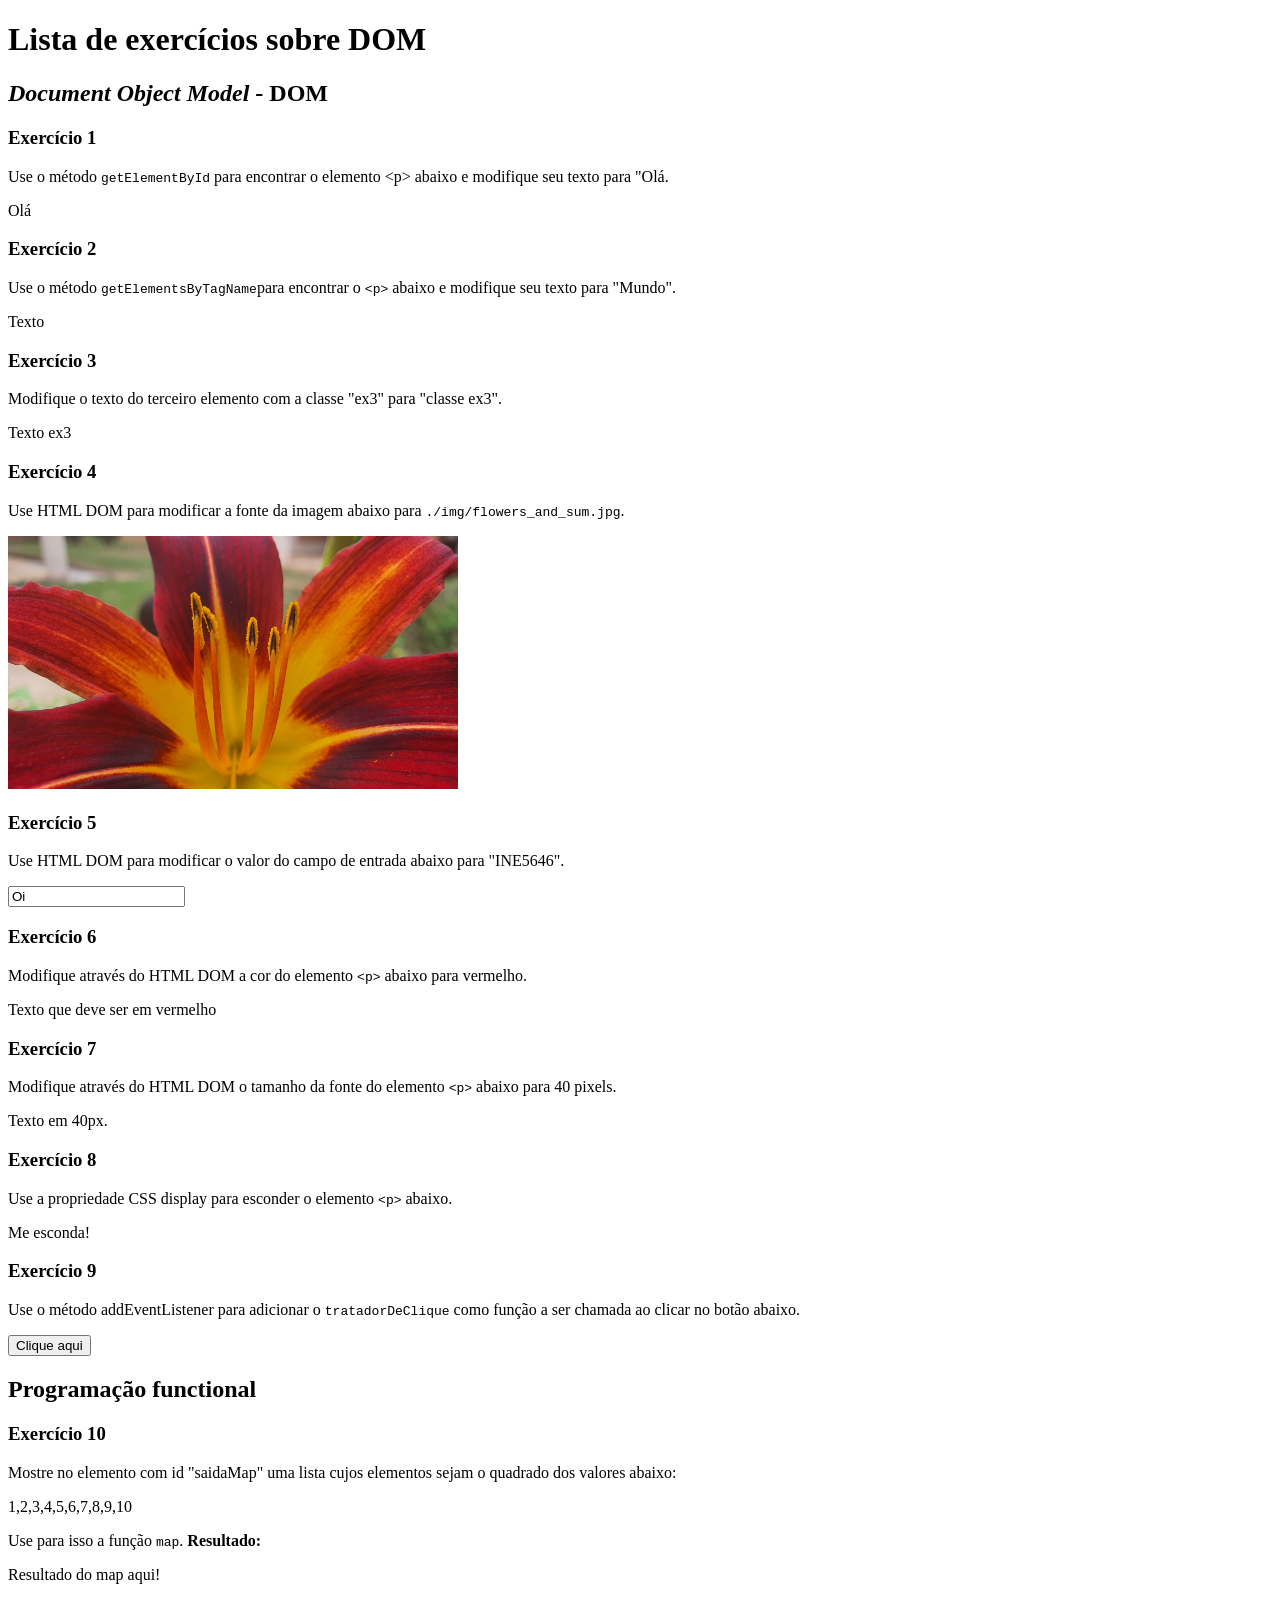
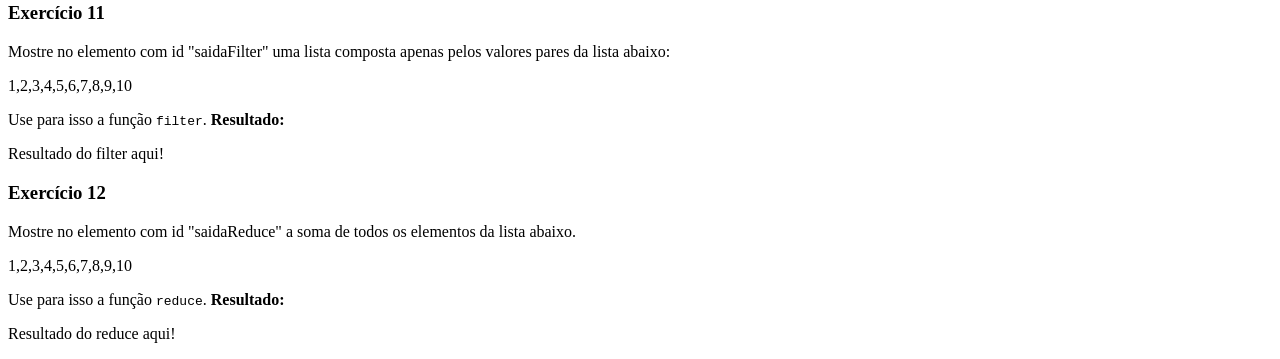
==== commit 5447ba58: "first commit" ====
--- a/index.html
+++ b/index.html
@@ -1,242 +1,157 @@
 <!DOCTYPE html>
-<html lang="pt-br">
+<html lang="en">
+
 <head>
     <meta charset="UTF-8">
     <meta http-equiv="X-UA-Compatible" content="IE=edge">
     <meta name="viewport" content="width=device-width, initial-scale=1.0">
-    <title>Exercícios JavaScript Parte 1</title>
-    <link rel="stylesheet" type="text/css" href="css/styles.css">
+    <title>Document</title>
+</head>
 
-    <script src="./js/exercicio1.js"></script>
-    <script src="./js/exercicio2.js"></script>
+<body>
+    <h1>Lista de exercícios sobre DOM</h1>
 
-    <script src="./js/exercicio4.js"></script>
-    <script src="./js/exercicio5.js"></script>
-    <script src="./js/exercicio6.js"></script>
-    <script src="./js/exercicio7.js" defer></script>
-    <script src="./js/exercicio8.js" defer></script>
-    <script src="./js/exercicio9.js"></script>
-</head>
-<body>
+    <h2><i>Document Object Model</i> - DOM</h2>
 
-    <h1>Lista de exercícios sobre Javascript</h1>
+    <h3>Exercício 1</h3>
+    <p>Use o método <code>getElementById</code> para encontrar o elemento &lt;p&gt; abaixo e modifique seu texto para
+        "Olá. </p>
+    <p id="pEx1">Texto</p>
 
-    <p>
-        Resolva cada um dos exercícios abaixo. Observe que alguns scripts já estão disponíveis na pasta <code>./js/</code>.
-    </p>
+    <script>
+        document.getElementById("pEx1").textContent = "Olá";
+    </script>
 
-    <h2>Exercício 1</h2>
-    <p>
-        Edite a função <code>tratadorDeCliqueExercicio1()</code> no arquivo <code>./js/exercicio1.js</code> para que a string recebida como entrada seja convertida para inteiro (<code>number</code>). Observe o resultado exibido no console (use F12 no navegador para verificar).
-    </p>
-    <p>
-        <input type="button" onclick="tratadorDeCliqueExercicio1()" 
-        value="Clique aqui">
-    </p>
+    <h3>Exercício 2</h3>
 
-    <h2>Exercício 2</h2>
+    <p>Use o método <code>getElementsByTagName</code>para encontrar o <code>&lt;p&gt;</code> abaixo e modifique seu
+        texto para "Mundo".</p>
+    <p class="ex3">Texto</p>
 
-    <p>
-        Edite a função <code>tratadorDeCliqueExercicio2()</code> utilizada no evento <code>onclick</code> do botão abaixo para exibir um alerta com a hora atual no seguinte formato: <br>
-        Horário: 8 PM : 40m : 28s
-    </p>
-    <p>
-        <input type="button" onclick="tratadorDeCliqueExercicio2()" 
-        value="Clique para exibir o horário atual">
-    </p>
-
-    <h2>Exercício 3</h2>
-    <p>
-       Crie um script que receba uma string como entrada (usando <code>prompt</code>) e apresente em um alerta (<code>alert</code>) a string sem o primeiro e o último caractere. A string deve ser informada por meio de uma janela prompt que deve aparecer quando o botão abaixo é clicado. O script deve ser criado como um arquivo chamado <code>./js/exercicio3.js</code>. 
-    </p>
-    <p>
-        <strong>Atenção:</strong> 
-        <ul>
-            <li>Não esqueça de carregar o script neste HTML.</li>
-            <li>Não esqueça de chamar a função criada no evento <code>onclick</code> do botão abaixo.</li>
-        </ul>
-        
-    </p>
-    <p>
-        <input type="button" value="Clique aqui para informar a string">
-    </p>
-
-    <h2>Exercicio 4</h2>
-    
-
-    <p>
-        Crie um script no arquivo <code>./js/exercicio4.js</code> capaz de verificar se dois números estão no intervalo 30..50 ou no intervalo 60..100 inclusive. 
-    </p>
-    <p>
-        Se o número estiver em <strong>algum</strong> dos intervalos, é necessário indicar o número e em qual intervalo ele se encontra. 
-        Se o número não estiver em nenhum dos intervalos, é necesário dizer que não está em nenhum dos intervalos. 
-        Os valores devem ser informados por meio de janelas <code>prompt</code> ao se clicar no botão abaixo e a saída deve ser apresentada no <code>console</code>.
-    </p>
-    <p> 
-        <strong>Exemplos:</strong>
-        <ol>
-            <li>
-                <ul>
-                    <li><b>Número informado</b>: 5</li>
-                    <li><b>Resposta no console</b>: O número informado não está em nenhum dos dois intervalos.</li>
-                </ul>
-            </li>
-            <li>
-                <ul>
-                    <li><b>Número informado</b>: 35</li>
-                    <li><b>Resposta no console</b>: 35 está no intervalo [30,50].</li>
-                </ul>
-            </li>
-        </ol>
-    </p>
-    <p>
-        <input type="button" value="Clique aqui para informar valores">
-    </p>
-
-    <h2>Exercício 5</h2>
-    <p>
-        Edite a função <code>convertCelciusToFahrenheit</code> no arquivo <code>./js/exercicio5.js</code> para que receba um valor de temperatura em Celsius e mostre a
-        temperatura em Fahrenheit.
-    </p>
-    <p>A resposta da sua conversão deve ser informada como retorno (<code>return</code>) da função <code>convertCelciusToFahrenheit</code>. Não se preocupe, por enquanto, em como o resultado será exibido na página.</p>
-    <input type="text" value="30" id="celciusText"> ºC
-    <input type="button" value="Converter para Fahrenheit" id="converter" onClick="conversaoCtoF()"> 
-    <p id="resultFahrenheit"> Resultado da conversão </p>
-
-    
-    
-    <h2>Exercício 6</h2>
-
-    <p>
-        Crie um script que receba uma string (através de um prompt) como entrada e mostre a string invertida no console. Coloque seu script no arquivo <code>./js/exercicio6.js</code>. Note que será necessário atualizar o evento <code>onclick</code> do botão abaixo.
-    </p>
-    <p>
-        <input type="button" value="Clique aqui para inverter uma string">
-    </p>
-    
-    <h2>Exercicio 7</h2>
-
-    <p>
-        O número 99 possui a seguinte característica:
-    </p>
-
-    <table>
-        <tr><th>99</th></tr>
-        <tr><td>99<sup>2</sup> = 9801</td></tr>
-        <tr><td>98 + 01 = 99</td></tr>
-    </table>
+    <script>
+        document.getElementsByTagName("p")
+        //adicione aqui o script para resolução do Exercício 2
+    </script>
 
 
+    <h3>Exercício 3</h3>
+    <p class="ex3">Modifique o texto do terceiro elemento com a classe "ex3" para "classe ex3".</p>
+    <p class="ex3">Texto ex3</p>
 
-<p>
-    Atualize a função <code>listarCasos()</code> no arquivo <code>./js/exercicio7.js</code> para que ela retorne uma lista 
-    de todos os números de dois algarismos que possuem essa mesma característica, sendo que o número ao quadrado gere um número com quatro algarismos (por ex: 9801 tem quatro algarismos). 
-    <aside>
-        Edite apenas a função <code>listarCasos()</code>. Se a lista retornada não for vazia (e sabemos que não é vazia pois contém ao menos o valor 99), o resultado será exibido em formato de tabela. Isso é feito no próprio script <code>./js/exercicio7.js</code>.
-    </aside>
-</p>
-<p>
-    <input type="button" onclick="tratadorDeCliqueExercicio7()" 
-    value="Clique para apresentar os números com esta mesma característica">
-</p>
-
-<div id="areaParaResultados"></div>
-
-<h2>Exercício 8</h2>
+    <script>
+        //adicione aqui o script para resolução do Exercício 3
+    </script>
 
 
-<p>
-    O número de inscrição no CPF é composto de onze dígitos decimais, sendo os oito
-    primeiros aleatoriamente designados no momento da inscrição. Já o nono
-    (antepenúltimo) dígito indica a região fiscal responsável pela inscrição. Existem 10
-    regiões distintas, mas no caso da 10ª Região Fiscal, o algarismo zero é utilizado como
-    nono dígito. As regiões fiscais são:
-</p>
-<ol>
-    <li value="0">RS;</li>
-    <li>DF, GO, MT, MS e TO;</li>
-    <li>AC, AP, AM, PA, RO e RR;</li>
-    <li>CE, MA e PI;</li>
-    <li>AL, PB, PE e RN;</li>
-    <li>BA e SE;</li>
-    <li>MG;</li>
-    <li>ES e RJ;</li>
-    <li>SP;</li>
-    <li>PR e SC.</li>
-</ol>
+    <h3>Exercício 4</h3>
+    <p>Use HTML DOM para modificar a fonte da imagem abaixo para <code>./img/flowers_and_sum.jpg</code>.</p>
 
-<p>Crie um script que determine qual a região fiscal a partir de um CPF não formatado (um número qualquer com 11 dígitos).</p>
-<input type="text" value="00000000900" id="textCPF">
-<input type="button" value="Obter região fiscal" onClick="tratadorDeCliqueExercicio8()"> 
-<p id="regiaoFiscal"> Região fiscal: </p>
+    <img id="image" src="./img/flower.jpg" width="450">
 
-<h2>Exercício 9</h2>
+    <script>
+        //adicione aqui o script para resolução do Exercício 4
+    </script>
 
-<p>
-    Implemente a validação do CPF digidato na caixa de texto acima. Há alguns itens a serem considerados na validação, vamos tratá-los um por um. As validações são cumulativas, assim, a segunda validação só funcionará se a primeira estiver funcionando. A terceira só funcionará se as duas primeiras estiverem funcionando e assim sucessivamente. 
-</p>
-    
 
-<aside>
-    Verifique após a lista das validações mais detalhes de como a validação por dígito verificador é feita para o CPF.
-</aside>
+    <h3>Exercício 5</h3>
 
-<ol type="a">
-    <li>Valide o valor para garantir que há 11 dígitos <br> 
-        <input type="button" value="Testar" name="onzeDigitos" onclick="tratadorDeCliqueExercicio9(this.name)">
-        <div id="onzeDigitos" class="divValidadeNaoTestada">Valido?</div>
-    </li>
-    <li>Valide os 11 dígitos para garantir que todos são números <br> 
-        <input type="button" value="Testar" name="onzeSaoNumeros" onclick="tratadorDeCliqueExercicio9(this.name)">
-        <div id="onzeSaoNumeros" class="divValidadeNaoTestada">Valido?</div>
-    </li>
-    <li>Valide os 11 dígitos para garantir que não são todos iguais <br> 
-        <input type="button" value="Testar" name="naoSaoTodosIguais" onclick="tratadorDeCliqueExercicio9(this.name)">
-        <div id="naoSaoTodosIguais" class="divValidadeNaoTestada">Valido?</div>
-    </li>
-    <li>Valide o primeiro dígito verificador (10º dígito do CPF) <br> 
-        <input type="button" value="Testar" name="verificador10" onclick="tratadorDeCliqueExercicio9(this.name)">
-        <div id="verificador10" class="divValidadeNaoTestada">Valido?</div>
-    </li>
-    <li>Valide o segundo digito verificador (11º dígito do CPF) <br> 
-        <input type="button" value="Testar" name="verificador11" onclick="tratadorDeCliqueExercicio9(this.name)">
-        <div id="verificador11" class="divValidadeNaoTestada">Valido?</div>
-    </li>
-</ol>
+    <p>Use HTML DOM para modificar o valor do campo de entrada abaixo para "INE5646".</p>
 
-<h4>Os dígitos verificadores</h4>
+    <input type="text" id="myText" value="Oi">
 
-<p>A validação do CPF através dos dígitos verificadores (10º e 11º dígitos) é feita da seguinte maneira:</p>
+    <script>
+        //adicione aqui o script para resolução do Exercício 5
+    </script>
 
-<ol>
-    <li>O primeiro dígito verificador é calculado a partir dos 9 dígitos anteriores. 
-        Cada um dos 9 dígitos iniciais do CPF, da esquerda para a direita é multiplicado por números
-        decrescentes, de 10 até 2. 
-        Faz-se então a soma dessas multiplicações. 
-        Para um CPF <code>abc.def.ghi-jk</code> (onde cada letra representa um dígito), a soma é <code>soma=10*a+9*b+8*c+7*d+6*e+5*f+4*g+3*h+2*i</code>. Essa soma é então multiplicada por 10, para então obter-se o resto da divisão por 11. 
-        Em outras palavras, <code>resto=(soma*10)%11</code>. 
-        Se o resto for 10, utiliza-se 0 em seu lugar. 
-        Para que o primeiro dígito verificador seja válido, ele deve ser igual ao resto encontrado. 
-        No exemplo, para que o CPF seja válido, o valor <code>j</code> deve ser igual ao valor <code>resto</code>.</li>
-    <li>O segundo dígito verificador é calculado de maneira similar, mas a partir dos 10 dígitos anteriores (logo, inclui o primeiro dígito verificador). 
-        Cada um dos 10 dígitos iniciais do CPF, da esquerda para a direita é multiplicado por números
-        decrescentes, de 11 até 2. 
-        Faz-se então a soma dessas multiplicações. 
-        Para um CPF <code>abc.def.ghi-jk</code> (onde cada letra representa um dígito), a soma é <code>soma=11*a+10*b+9*c+8*d+7*e+6*f+5*g+4*h+3*i+2*j</code>. 
-        Assim como no caso do primeiro dígito verificador, essa soma é então multiplicada por 10, para então obter-se o resto da divisão por 11. 
-        Ou seja, <code>resto=(soma*10)%11</code>. 
-        Se o resto for 10, utiliza-se 0 em seu lugar. 
-        Para que o segundo dígito seja válido, ele deve ser igual ao resto encontrado. 
-        No exemplo, para que o CPF seja válido, o valor de <code>k</code> deve ser igual ao valor <code>resto</code>. 
-        Note que o resto nesse caso é encontrado a partir de uma soma diferente do que no caso do primeiro dígito.</li>
-</ol>
 
-<p>Percebam que a validação dos dois dígitos verificadores é bastante similar. Vocês podem aproveitar as similaridades para escrever o código de validação.</p>
+    <h3>Exercício 6</h3>
 
-<p>O botão abaixo cria um alerta que apresenta se o CPF é valido, considerando a validação implementada acima.</p>
-<p>
-    <input type="button" value="Testar a validade do CPF" name="validade" onclick="tratadorDeCliqueExercicio9(this.name)">
-</p>
+    Modifique através do HTML DOM a cor do elemento <code>&lt;p&gt;</code> abaixo para vermelho.
+
+
+    <p id="demo">Texto que deve ser em vermelho</p>
+
+    <script>
+        //adicione aqui o script para resolução do Exercício 6
+    </script>
+
+
+    <h3>Exercício 7</h3>
+    Modifique através do HTML DOM o tamanho da fonte do elemento <code>&lt;p&gt;</code> abaixo para 40 pixels.
+
+
+    <p id="demo40">Texto em 40px.</p>
+
+    <script>
+        //adicione aqui o script para resolução do Exercício 7
+    </script>
+
+    <h3>Exercício 8</h3>
+
+    <p>Use a propriedade CSS display para esconder o elemento <code>&lt;p&gt;</code> abaixo.</p>
+
+    <p id="demo8">Me esconda!</p>
+
+    <script>
+        //adicione aqui o script para resolução do Exercício 8
+    </script>
+
+    <h3>Exercício 9</h3>
+
+    <p>Use o método addEventListener para adicionar o <code>tratadorDeClique</code> como função a ser chamada ao clicar
+        no botão abaixo. </p>
+
+    <button id="botao1">Clique aqui</button>
+
+    <script>
+        //adicione aqui o script para resolução do Exercício 9
+    </script>
+
+
+    <h2>Programação functional</h2>
+
+    <h3>Exercício 10</h3>
+
+    Mostre no elemento com id "saidaMap" uma lista cujos elementos sejam o quadrado dos valores abaixo:
+
+    <p>1,2,3,4,5,6,7,8,9,10</p>
+
+    <p>Use para isso a função <code>map</code>. <strong>Resultado: </strong></p>
+
+    <p id="saidaMap">Resultado do map aqui!</p>
+
+    <script>
+        //adicione aqui o script para resolução do Exercício 10
+    </script>
+
+    <h3>Exercício 11</h3>
+
+    Mostre no elemento com id "saidaFilter" uma lista composta apenas pelos valores pares da lista abaixo:
+    <p>1,2,3,4,5,6,7,8,9,10</p>
+
+    <p>Use para isso a função <code>filter</code>. <strong>Resultado: </strong></p>
+
+    <p id="saidaFilter">Resultado do filter aqui!</p>
+
+
+    <script>
+        //adicione aqui o script para resolução do Exercício 11
+    </script>
+
+    <h3>Exercício 12</h3>
+
+    <p>Mostre no elemento com id "saidaReduce" a soma de todos os elementos da lista abaixo.</p>
+
+    <p>1,2,3,4,5,6,7,8,9,10</p>
+
+    <p>Use para isso a função <code>reduce</code>. <strong>Resultado: </strong></p>
+
+    <p id="saidaReduce">Resultado do reduce aqui!</p>
+
+    <script>
+        //adicione aqui o script para resolução do Exercício 12 
+    </script>
 
 </body>
-</html>
+
+</html>
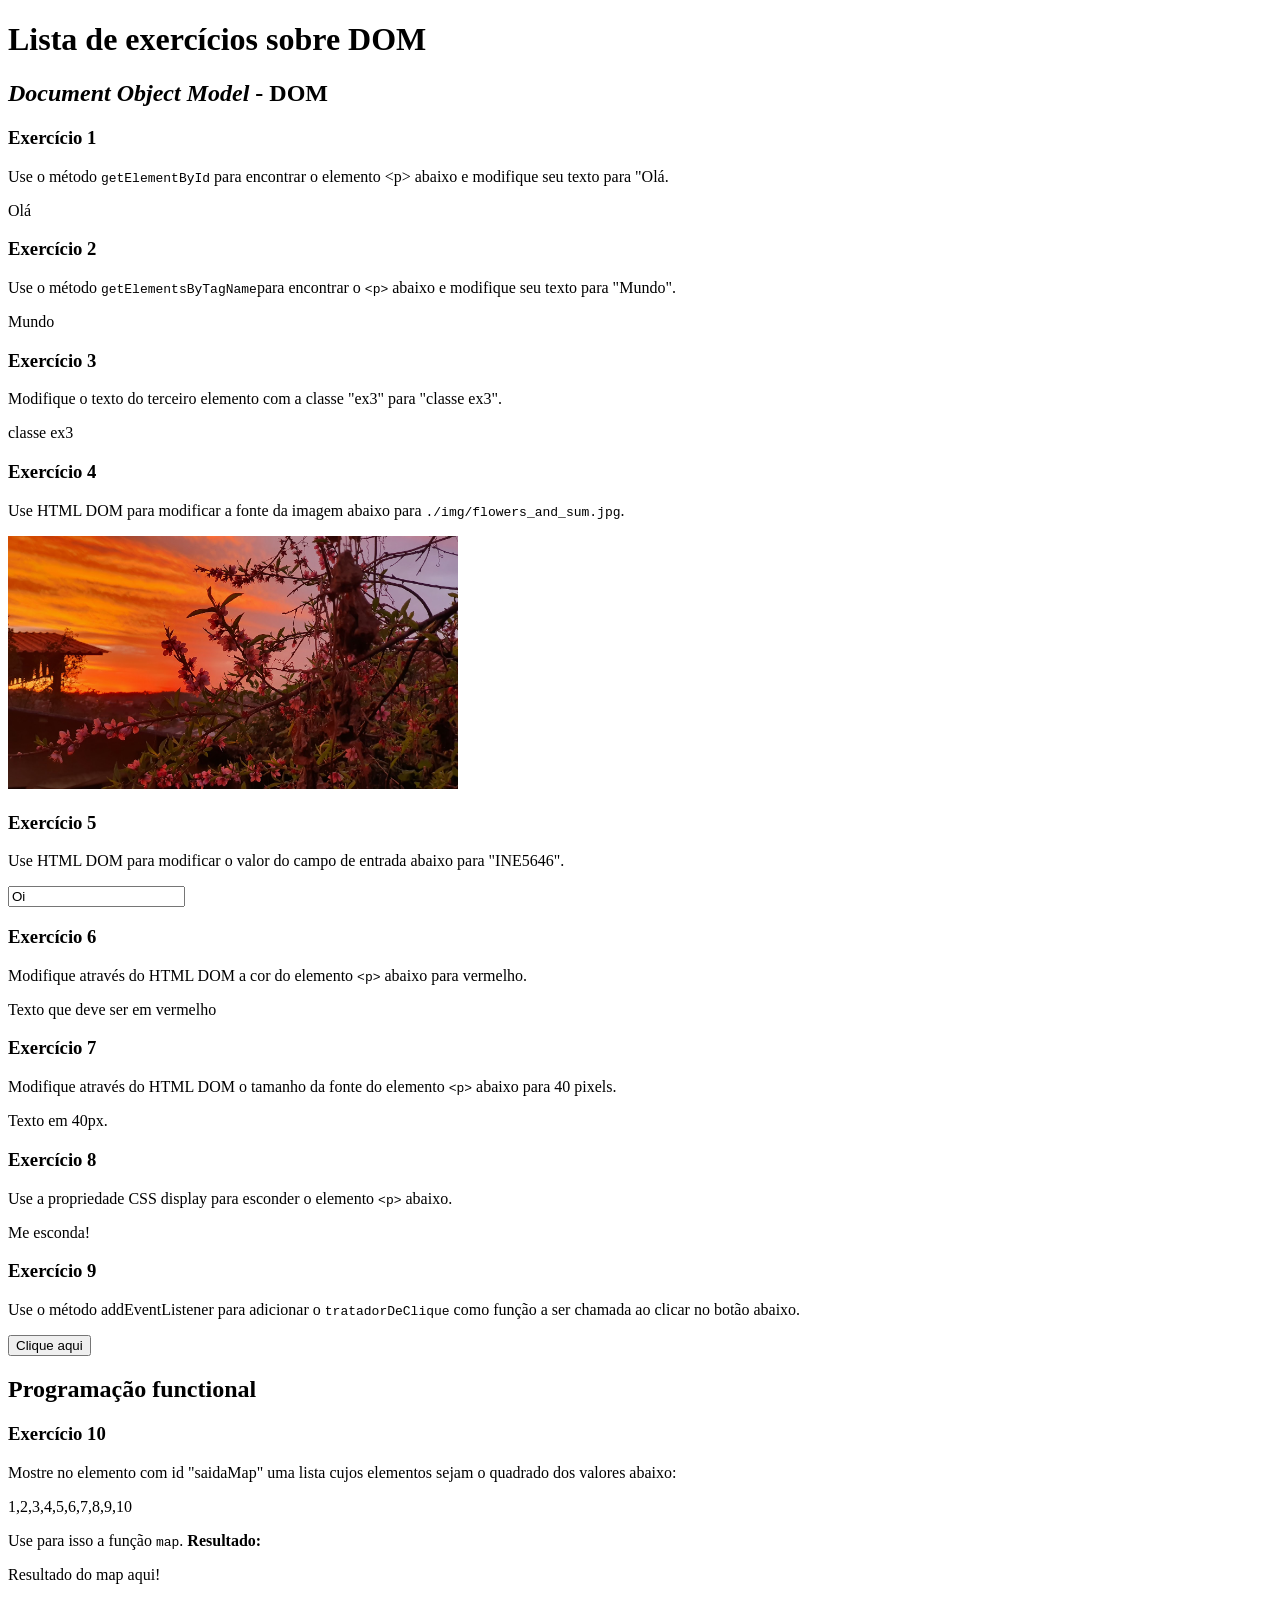
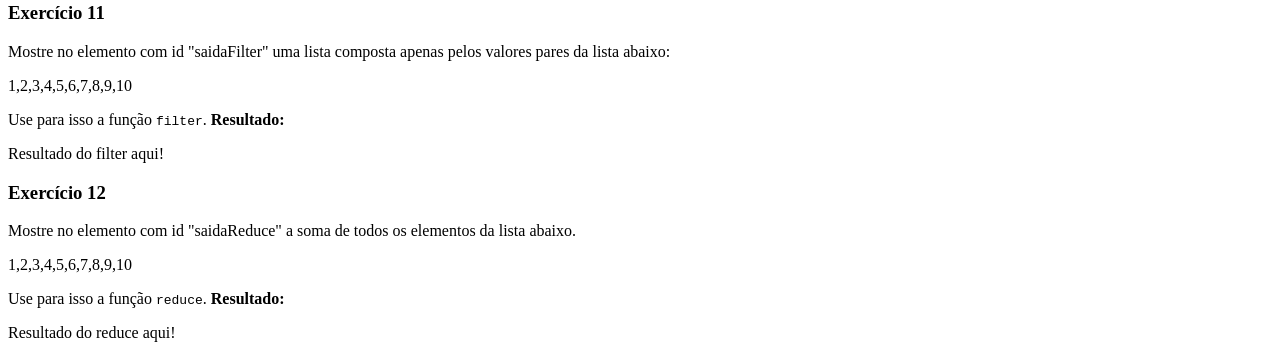
==== commit 46d1b3ba: "feat: add e3 e e4" ====
--- a/index.html
+++ b/index.html
@@ -29,8 +29,7 @@
     <p class="ex3">Texto</p>
 
     <script>
-        document.getElementsByTagName("p")
-        //adicione aqui o script para resolução do Exercício 2
+        document.getElementsByTagName("p")[3].textContent = "Mundo";
     </script>
 
 
@@ -39,7 +38,7 @@
     <p class="ex3">Texto ex3</p>
 
     <script>
-        //adicione aqui o script para resolução do Exercício 3
+        document.getElementsByClassName("ex3")[2].textContent = "classe ex3";
     </script>
 
 
@@ -49,7 +48,7 @@
     <img id="image" src="./img/flower.jpg" width="450">
 
     <script>
-        //adicione aqui o script para resolução do Exercício 4
+        document.getElementById("image").src = "./img/flowers_and_sum.jpg";
     </script>
 
 
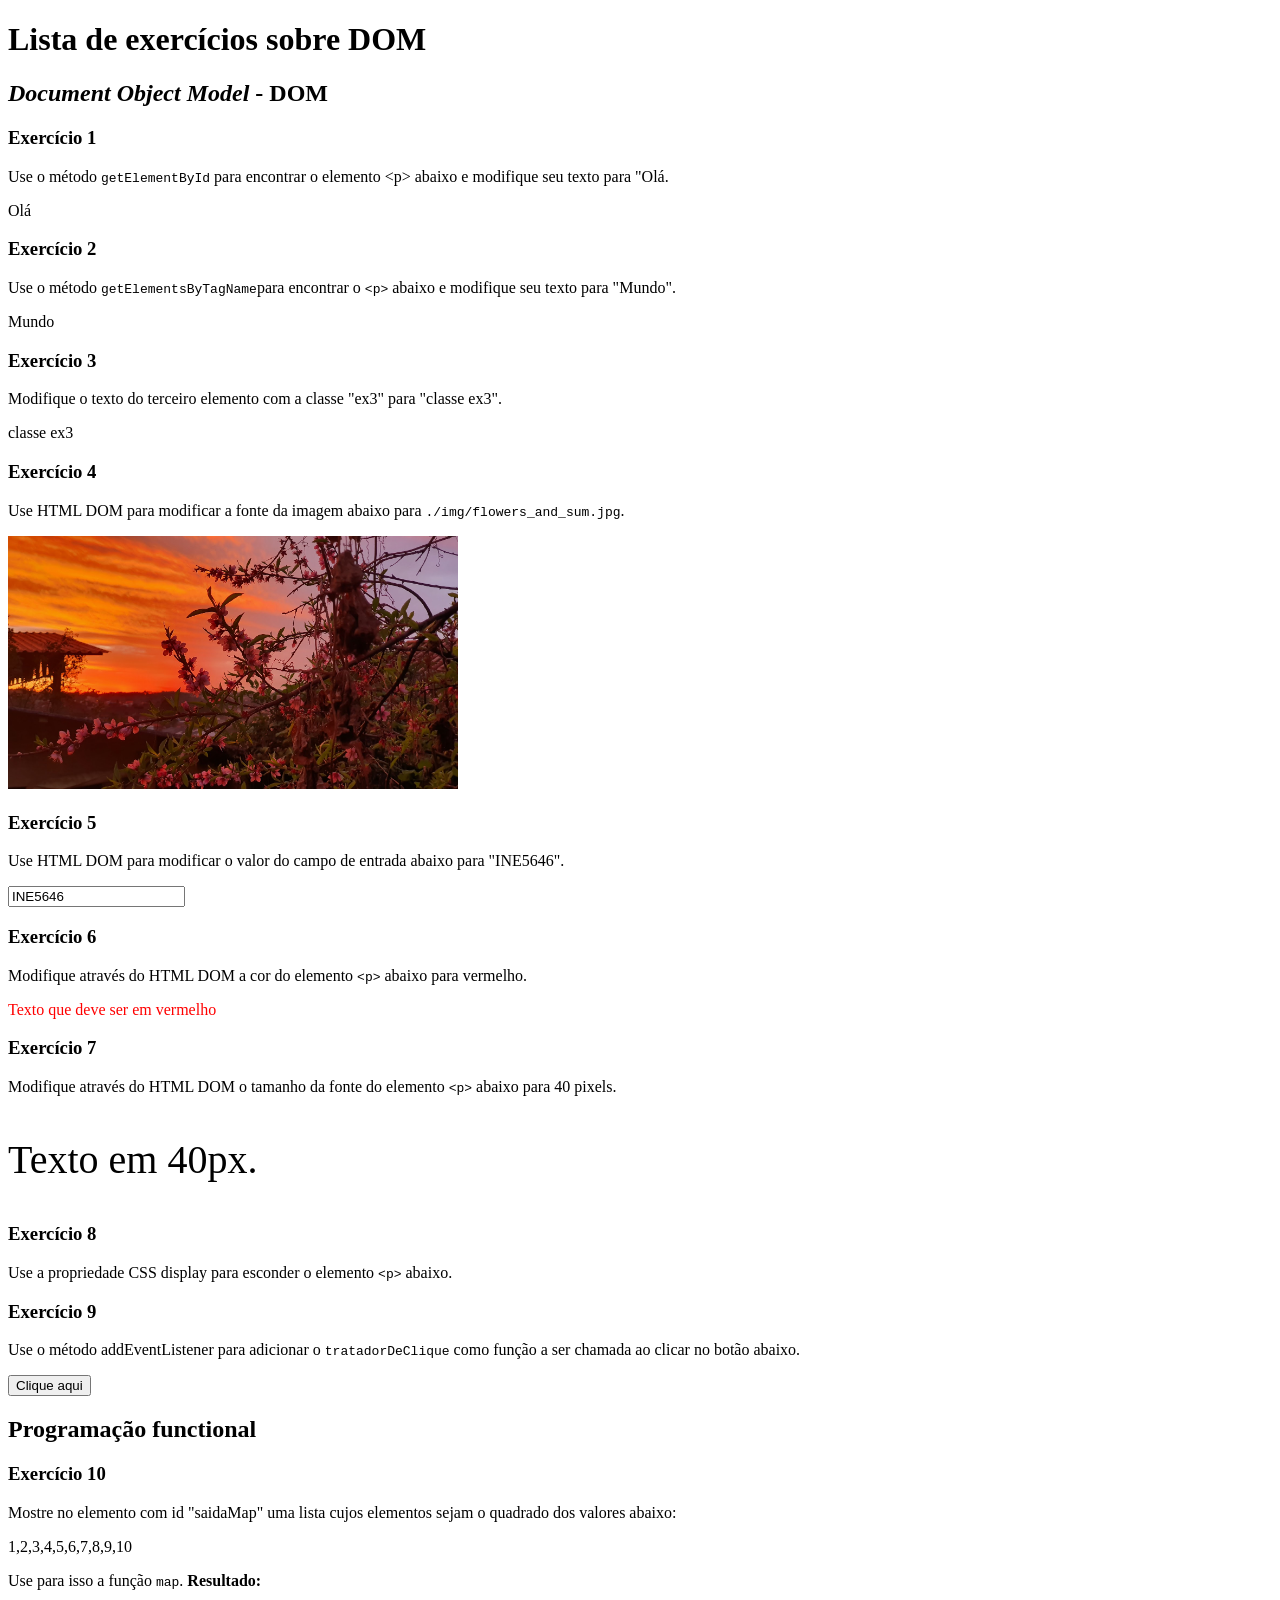
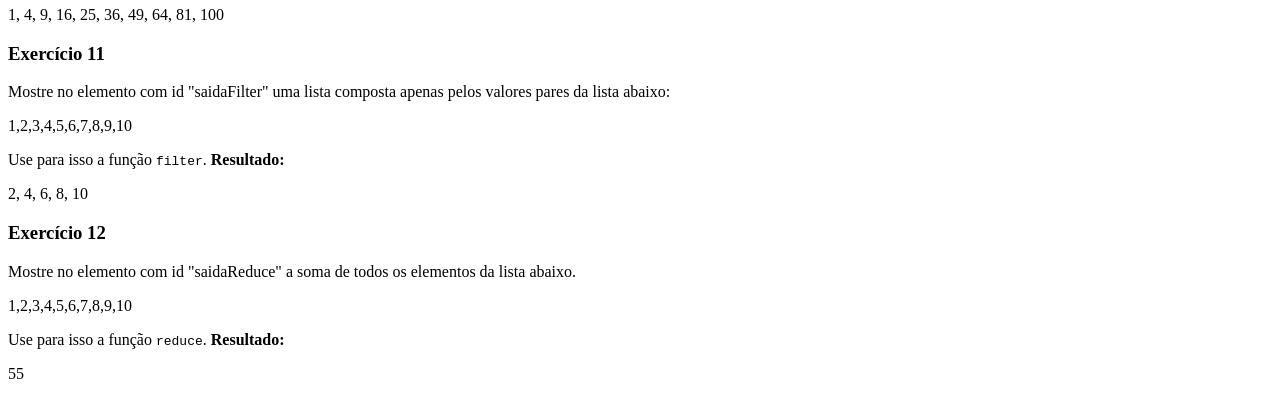
==== commit 20affb67: "feat: finalizando index.html" ====
--- a/index.html
+++ b/index.html
@@ -59,7 +59,7 @@
     <input type="text" id="myText" value="Oi">
 
     <script>
-        //adicione aqui o script para resolução do Exercício 5
+        document.getElementById("myText").value = "INE5646";
     </script>
 
 
@@ -71,7 +71,7 @@
     <p id="demo">Texto que deve ser em vermelho</p>
 
     <script>
-        //adicione aqui o script para resolução do Exercício 6
+        document.getElementById("demo").style.color = "red";
     </script>
 
 
@@ -82,7 +82,7 @@
     <p id="demo40">Texto em 40px.</p>
 
     <script>
-        //adicione aqui o script para resolução do Exercício 7
+        document.getElementById("demo40").style.fontSize = "40px";
     </script>
 
     <h3>Exercício 8</h3>
@@ -92,7 +92,7 @@
     <p id="demo8">Me esconda!</p>
 
     <script>
-        //adicione aqui o script para resolução do Exercício 8
+        document.getElementById("demo8").style.display = "none";
     </script>
 
     <h3>Exercício 9</h3>
@@ -103,7 +103,11 @@
     <button id="botao1">Clique aqui</button>
 
     <script>
-        //adicione aqui o script para resolução do Exercício 9
+        function tratadorDeClique() {
+            alert("Botão clicado!");
+        }
+
+        document.getElementById("botao1").addEventListener("click", tratadorDeClique);
     </script>
 
 
@@ -120,7 +124,9 @@
     <p id="saidaMap">Resultado do map aqui!</p>
 
     <script>
-        //adicione aqui o script para resolução do Exercício 10
+        const numeros = [1, 2, 3, 4, 5, 6, 7, 8, 9, 10];
+        const quadrados = numeros.map(n => n * n);
+        document.getElementById("saidaMap").textContent = quadrados.join(", ");
     </script>
 
     <h3>Exercício 11</h3>
@@ -134,7 +140,9 @@
 
 
     <script>
-        //adicione aqui o script para resolução do Exercício 11
+        const numerosFilter = [1, 2, 3, 4, 5, 6, 7, 8, 9, 10];
+        const pares = numerosFilter.filter(n => n % 2 === 0);
+        document.getElementById("saidaFilter").textContent = pares.join(", ");
     </script>
 
     <h3>Exercício 12</h3>
@@ -148,7 +156,9 @@
     <p id="saidaReduce">Resultado do reduce aqui!</p>
 
     <script>
-        //adicione aqui o script para resolução do Exercício 12 
+        const numerosReduce = [1, 2, 3, 4, 5, 6, 7, 8, 9, 10];
+        const soma = numerosReduce.reduce((acumulador, n) => acumulador + n, 0);
+        document.getElementById("saidaReduce").textContent = soma;
     </script>
 
 </body>
